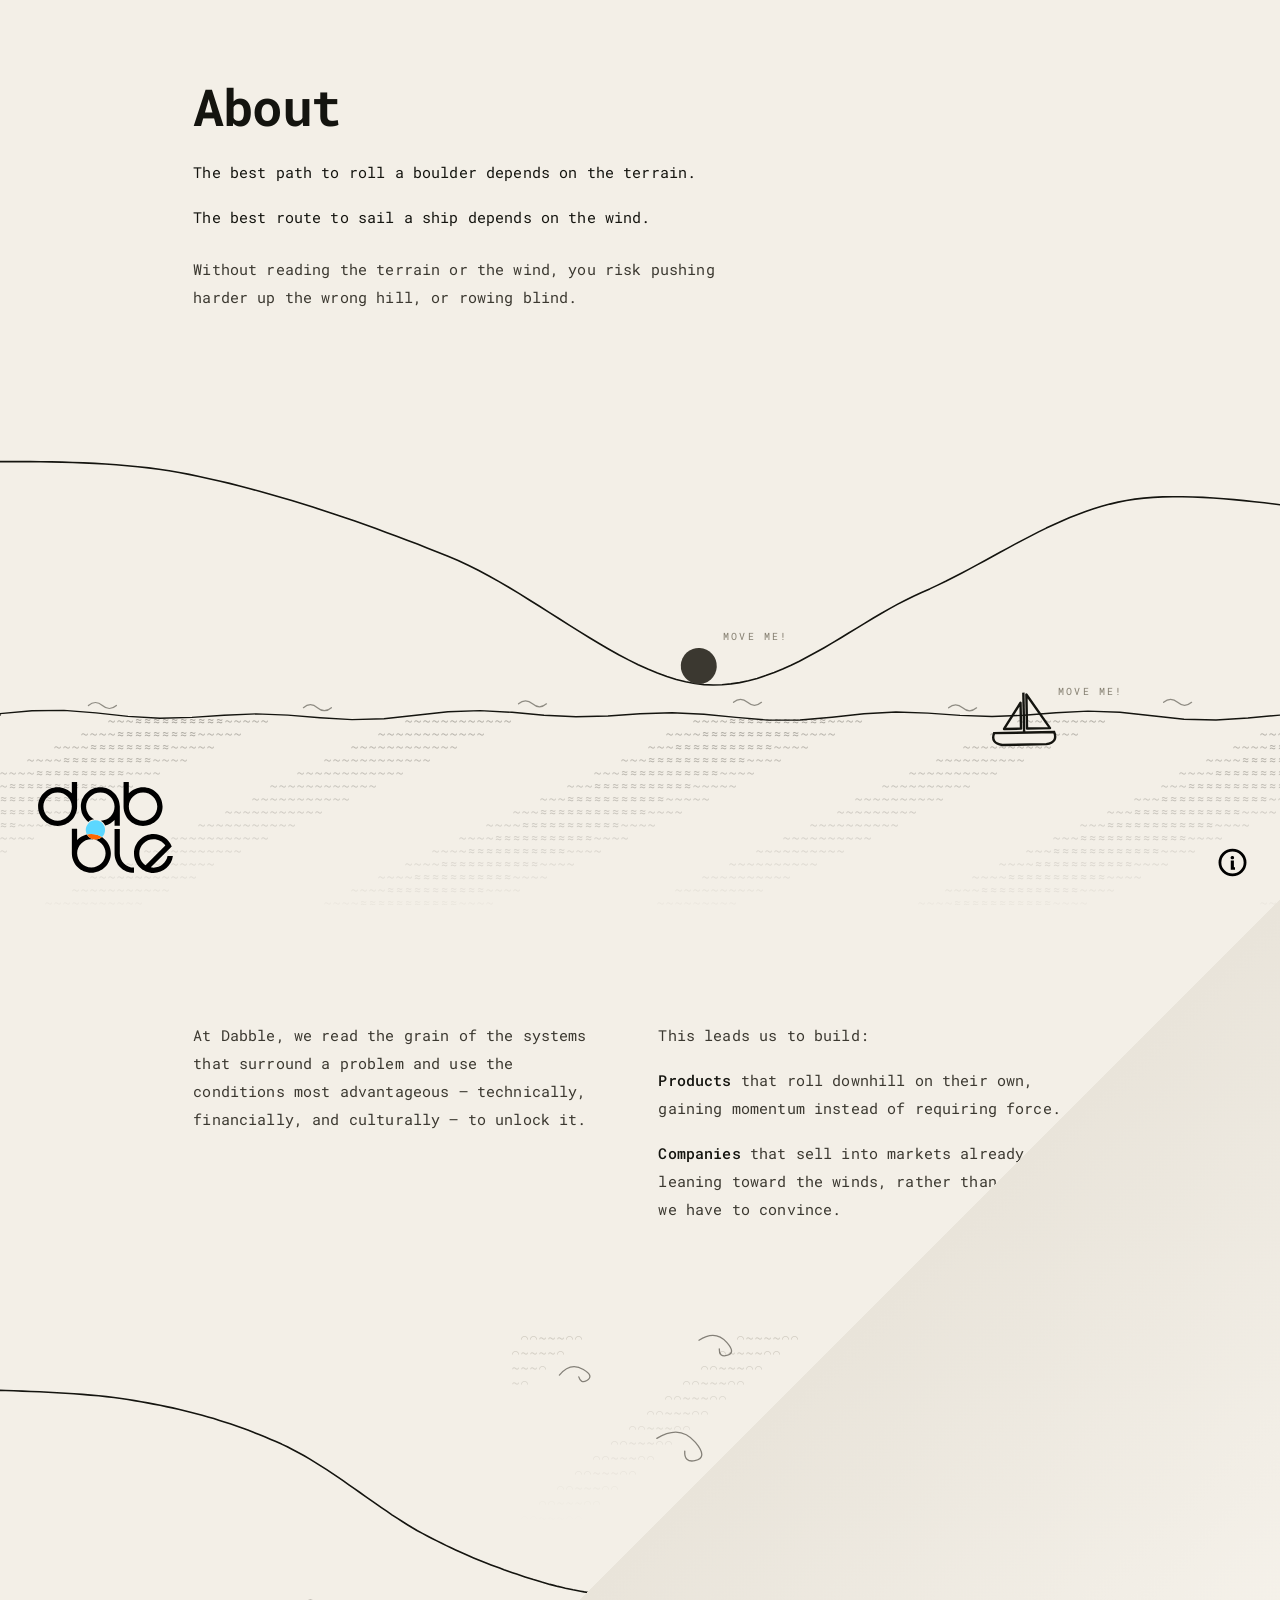
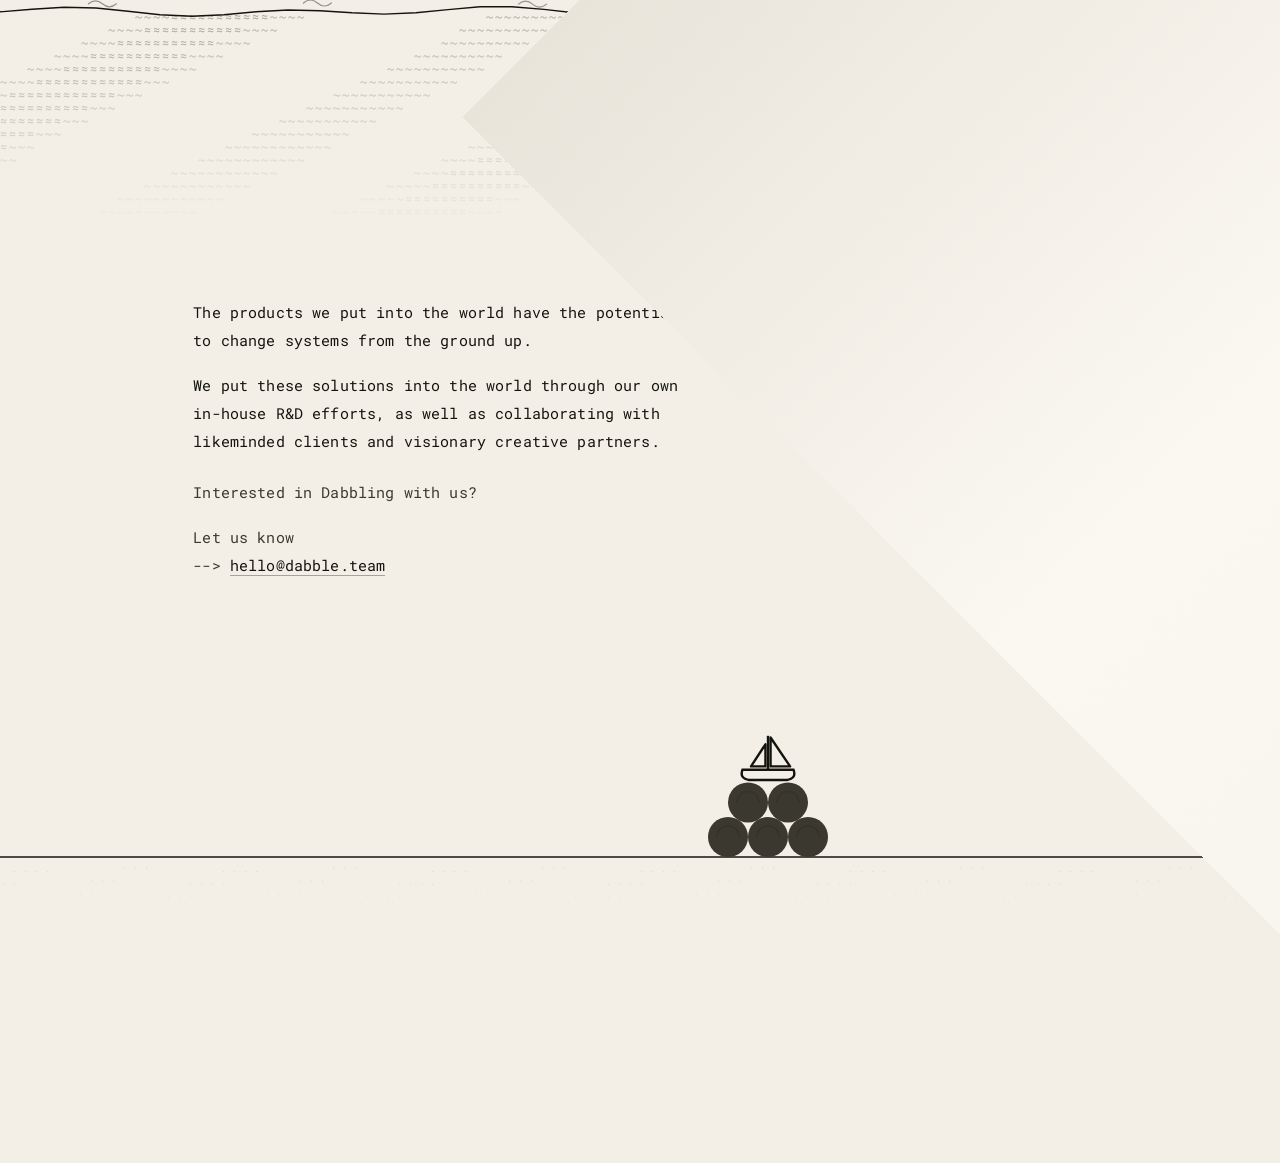
==== hero-peel/about.html @ 03592813 "Initial Site" ====
<!doctype html>
<html lang="en">
<head>
<meta charset="utf-8">
<meta name="viewport" content="width=device-width,initial-scale=1">
<title>Dabble — About</title>
<link rel="preconnect" href="https://fonts.googleapis.com">
<link rel="preconnect" href="https://fonts.gstatic.com" crossorigin>
<link href="https://fonts.googleapis.com/css2?family=Roboto+Mono:wght@300;400;500;700&display=swap" rel="stylesheet">
<style>
  *{box-sizing:border-box}
  html,body{margin:0;padding:0}
  :root{--ink:#14140f;--soft:#3b3830;--mute:#6b6555;--faint:#a0957f;--paper:#f3efe7}
  body{background:var(--paper);color:var(--ink);
      font-family:'Roboto Mono','SFMono-Regular',Menlo,monospace;-webkit-font-smoothing:antialiased}

  .scene{position:relative;width:100%;overflow:visible;padding-bottom:clamp(24px,5vh,56px)}
  .stage{position:relative;inset:auto;width:100%;height:clamp(400px,62vh,660px);overflow-x:clip;overflow-y:visible;touch-action:pan-y}
  .scene canvas.ascii{position:absolute;inset:0;width:100%;height:100%;z-index:1;pointer-events:none}
  .scene svg.art{position:absolute;inset:0;width:100%;height:100%;z-index:2;overflow:visible}
  .scene .copy{position:static;z-index:auto;max-width:1180px;line-height:1.9;
      font-size:clamp(13px,1.15vw,15px);color:var(--soft);letter-spacing:.01em;
      margin:0 auto clamp(22px,4vh,36px);padding:0 clamp(22px,5vw,56px)}
  .scene .copy .box{padding:0;max-width:62ch;
      background:none;
      -webkit-backdrop-filter:none;backdrop-filter:none}
  .scene .copy .box + .box{margin-top:1.6em}
  .scene .copy p{margin:0 0 1.15em}
  .scene .copy p:last-child{margin-bottom:0}
  .scene .copy .lead{color:var(--ink)}
  .scene .copy em{font-style:normal;color:var(--ink);font-weight:500}
  .scene .copy a{color:var(--ink);text-decoration:none;border-bottom:1px solid rgba(20,20,15,0.35)}
  .scene .copy a:hover{border-bottom-color:var(--ink)}

  /* draggable objects carry pointer events; the rest of the art does not.
     pointer-events is inherited, so setting it on the svg root (none) and the .grab
     group (auto) lets the group's child shapes inherit auto and become hit targets. */
  svg.art{pointer-events:none}
  svg.art .grab{pointer-events:auto;cursor:grab;touch-action:none}
  svg.art .grab.dragging{cursor:grabbing}

  .hint{position:absolute;z-index:3;font-size:10px;letter-spacing:.26em;text-transform:uppercase;
      color:var(--faint);opacity:0;transition:opacity .6s ease}
  .hint.on{opacity:1}
  .movehint{position:absolute;z-index:5;font-size:10px;letter-spacing:.22em;text-transform:uppercase;
      color:var(--mute);pointer-events:none;white-space:nowrap;opacity:0;transition:opacity .5s ease;
      transform:translateY(-50%)}
  .movehint.on{opacity:.8}

  /* copy placement per scene (text sits in its own band above the interactive stage) */
  #s1 .page-title{position:static;z-index:auto;margin:0 auto;max-width:1180px;padding:clamp(56px,9vh,104px) clamp(22px,5vw,56px) 0;
      font-weight:700;letter-spacing:-.03em;font-size:clamp(1.9rem,4.6vw,3.2rem);line-height:1;color:var(--ink)}
  #s1 .copy{margin-top:clamp(18px,3vh,28px)}
  #s2, #s3{padding-top:clamp(48px,8vh,96px)}

  @media(max-width:680px){
    /* same separated layout as desktop, only tighter sizing for phones */
    .stage{height:clamp(360px,58vh,560px)}
    .scene .copy{max-width:100%;padding:0 clamp(22px,5vw,56px);margin-bottom:clamp(20px,4vh,36px)}
    .scene .copy .box{max-width:100%}
    .scene .copy .box + .box{margin-top:1.5em}
    #s1 .page-title{padding:clamp(64px,10vh,96px) clamp(22px,5vw,56px) 0}
    #s2, #s3{padding-top:clamp(40px,7vh,72px)}
  }

  @media(min-width:681px){
    /* scene 2: split the copy into two columns side by side */
    #s2 .copy{display:flex;gap:clamp(28px,4vw,64px);align-items:flex-start;max-width:1180px}
    #s2 .copy .box{flex:1 1 0;max-width:46ch}
    #s2 .copy .box + .box{margin-top:0}
    /* scene 3 has little copy: overlay it near the art, the way it was before */
    #s3{padding:0;min-height:100vh}
    #s3 .stage{position:absolute;inset:0;height:auto}
    #s3 .copy{position:absolute;z-index:3;left:0;right:0;margin:0 auto;max-width:1180px;
        padding:0 clamp(22px,5vw,56px);top:clamp(70px,12vh,120px);pointer-events:none}
    #s3 .copy .box{max-width:56ch}
    #s3 .copy a{pointer-events:auto}
  }
  /* ---- match the Stories / Dabblers content column across the whole page ---- */
  @media(min-width:760px){
    #sheet{padding-left:calc(clamp(18px,3vw,40px) + clamp(96px,10.5vw,148px));padding-right:calc(clamp(20px,2.4vw,34px) + clamp(26px,2.6vw,36px))}
    .scene .copy{padding-left:clamp(10px,1.6vw,30px);padding-right:clamp(10px,1.6vw,30px)}
    #s1 .page-title{padding-left:clamp(10px,1.6vw,30px);padding-right:clamp(10px,1.6vw,30px)}
    #s3 .copy{padding-left:clamp(10px,1.6vw,30px);padding-right:clamp(10px,1.6vw,30px)}
    /* the interactive scenes stay full-bleed, breaking out of the sheet inset */
    #s1 .stage,#s2 .stage{width:auto;margin-left:calc(-1 * (clamp(18px,3vw,40px) + clamp(96px,10.5vw,148px)));margin-right:calc(-1 * (clamp(20px,2.4vw,34px) + clamp(26px,2.6vw,36px)))}
    #s3 .stage{width:auto;left:calc(-1 * (clamp(18px,3vw,40px) + clamp(96px,10.5vw,148px)));right:calc(-1 * (clamp(20px,2.4vw,34px) + clamp(26px,2.6vw,36px)))}
  }
  /* Scene 3 copy sits a little higher on horizontal (landscape) screens such as
     desktops; on vertical (portrait) screens - phones and portrait tablets - it keeps
     its original height, where the same nudge would read as too large. */
  @media(min-width:681px) and (orientation:landscape){
    #s3 .copy{top:clamp(20px,4vh,44px)}
  }
  
  /* ---- the corner lift, on a sub-page ----
     Same fold, same sunrise, same nav as the hero: the CSS below and the sky maths in the
     script are taken verbatim from H-peel.txt by tools/mklift. What differs is the host.
     The hero drives the peel from its HERO object and fades the bloom out behind the sky;
     a sub-page has no bloom, so it fades its own content on the same curve and runs the
     peel on a small frame-loop shim. Two implementations of one idea: if you retune the
     peel in H-peel.txt, regenerate this. */
  .dawn{position:fixed;left:100%;top:100%;z-index:984;transform-origin:0 0;will-change:transform;
      pointer-events:none;opacity:0}
  .glow{position:fixed;left:0;top:0;z-index:985;transform-origin:0 0;will-change:transform;
      pointer-events:none;opacity:0}
  .grain{position:fixed;inset:0;z-index:987;pointer-events:none;mix-blend-mode:overlay;opacity:0;
      transition:opacity .9s ease;
      background-image:url("data:image/svg+xml;utf8,<svg xmlns='http://www.w3.org/2000/svg' width='140' height='140'><filter id='n'><feTurbulence type='fractalNoise' baseFrequency='0.85' numOctaves='3' stitchTiles='stitch'/></filter><rect width='140' height='140' filter='url(%23n)'/></svg>");
      background-size:140px 140px}
  .paper{position:fixed;left:100%;top:100%;z-index:990;transform-origin:0 0;will-change:transform;
      background:linear-gradient(180deg,#e9e4da 0px,#fbf8f2 760px,#f5f1e9 1800px)}
  .under{position:fixed;inset:0;z-index:991;pointer-events:none;
      -webkit-user-select:none;user-select:none}
  .under.live ol{pointer-events:auto}
  .under ol{pointer-events:none;list-style:none;position:absolute;right:clamp(26px,4.4vw,64px);bottom:clamp(26px,4.6vh,60px);
      text-align:right;display:grid;gap:clamp(6px,1.4vh,14px)}
  .under li{font-family:'Roboto Mono',monospace;font-weight:500;text-transform:uppercase;
      letter-spacing:.02em;line-height:1;color:#12120f;cursor:pointer;
      font-size:clamp(1rem,2.9vw,2.35rem)}
  .under li span{display:inline-block;transition:transform .28s cubic-bezier(.2,.8,.2,1),color .2s ease}
  .under li:hover span{transform:translateX(-14px);color:#e4581a}
  .fold{position:fixed;z-index:995;left:100%;top:100%;height:1px;will-change:transform;
      transform-origin:0 0;pointer-events:none;opacity:0}
  .limbGlow{position:fixed;left:0;top:0;z-index:988;height:26px;will-change:transform;
      transform-origin:0 0;pointer-events:none;opacity:0;
      background:linear-gradient(0deg,rgba(255,152,36,.92),rgba(255,126,20,.55) 34%,rgba(255,110,10,0) 100%)}
  .limb{position:fixed;left:0;top:0;z-index:989;height:3px;will-change:transform;
      transform-origin:0 0;pointer-events:none;opacity:0;filter:blur(1px)}
  .dog{position:fixed;right:clamp(20px,2.4vw,34px);bottom:clamp(18px,2.4vh,30px);z-index:940;
      cursor:pointer;width:clamp(26px,2.6vw,36px);line-height:0}
  .dog img{display:block;width:100%;height:auto;pointer-events:none}
  .logo{position:fixed;left:clamp(18px,3vw,40px);bottom:clamp(16px,3vh,34px);z-index:1000;
      width:clamp(96px,10.5vw,148px);pointer-events:none}
  .logo img{display:block;width:100%;height:auto;position:absolute;left:0;bottom:0}
  .logo img.b{opacity:0}
  .logo .spacer{position:static;display:block;width:100%;visibility:hidden}

  /* ---- what changes because a sub-page is cream, not black ----
     The hero rests on a near-black bloom, so its info mark is the white drawing and its
     wordmark stays white until the paper or the sun reaches it. Here the resting ground
     is cream, so both of those read as invisible-on-invisible. The info mark is swapped
     for the black drawing in the script below, and the wordmark's flip is inverted. */
  /* the page arrives blank: the lift's frame loop fades the content and the mark in */
  #sheet{opacity:0}
  /* The hero's mark is decorative and carries pointer-events:none. Here it is the link
     home, so it has to take a click - and the nav list has to as well, once the page
     underneath it is hidden. */
  .logo{pointer-events:auto;cursor:pointer}


</style>
<noscript><style>#sheet{opacity:1!important;visibility:visible!important}</style></noscript>
</head>
<body>
<div id="sheet">
<main>
  <section class="scene" id="s1">
    <h1 class="page-title">About</h1>
    <div class="copy">
      <div class="box">
        <p class="lead">The best path to roll a boulder depends on the terrain.</p>
        <p class="lead">The best route to sail a ship depends on the wind.</p>
      </div>
      <div class="box">
        <p>Without reading the terrain or the wind, you risk pushing harder up the wrong hill, or rowing blind.</p>
      </div>
    </div>
    <div class="stage">
      <canvas class="ascii"></canvas>
      <svg class="art" id="art1"></svg>
      <div class="movehint" id="mh-rock">move me!</div>
      <div class="movehint" id="mh-boat">move me!</div>
    </div>
  </section>

  <section class="scene" id="s2">
    <div class="copy">
      <div class="box">
        <p>At Dabble, we read the grain of the systems that surround a problem and use the conditions
           most advantageous — technically, financially, and culturally — to unlock it.</p>
      </div>
      <div class="box">
        <p>This leads us to build:</p>
        <p><em>Products</em> that roll downhill on their own, gaining momentum instead of requiring force.</p>
        <p><em>Companies</em> that sell into markets already leaning toward the winds, rather than markets we have to convince.</p>
      </div>
    </div>
    <div class="stage">
      <canvas class="ascii"></canvas>
      <svg class="art" id="art2"></svg>
    </div>
  </section>

  <section class="scene" id="s3">
    <div class="copy">
      <div class="box">
        <p class="lead">The products we put into the world have the potential to change systems from the ground up.</p>
        <p class="lead">We put these solutions into the world through our own in-house R&amp;D efforts, as well as collaborating with likeminded clients and visionary creative partners.</p>
      </div>
      <div class="box">
        <p>Interested in Dabbling with us?</p>
        <p>Let us know<br>--&gt; <a href="mailto:hello@dabble.team">hello@dabble.team</a></p>
      </div>
    </div>
    <div class="stage">
      <canvas class="ascii"></canvas>
      <svg class="art" id="art3"></svg>
      <div class="movehint" id="mh-ground">drag me!</div>
    </div>
  </section>
</main>
</div>

  <div class="dawn" id="dawn"></div>
  <div class="glow" id="glow"></div>
  <div class="grain" id="grain"></div>
  <div class="paper" id="paper"></div>
  <div class="under" id="under"><ol id="underList"></ol></div>
  <div class="limbGlow" id="limbGlow"></div>
  <div class="fold" id="fold"></div>
  <div class="limb" id="limb"></div>
  <div class="dog" id="dog" title="lift"></div>
  <a class="logo" id="logo" href="dabble-hero-peel.html"></a>


<script>
const SVGNS="http://www.w3.org/2000/svg";
const INK="#14140f", SOFT="#3b3830", MUTE="#6b6555", FAINT="#b5ac9b";
const clamp=(v,a,b)=>Math.max(a,Math.min(b,v));
const lerp=(a,b,t)=>a+(b-a)*t;
const easeOut=t=>1-Math.pow(1-t,3);
const easeInOut=t=>t<.5?4*t*t*t:1-Math.pow(-2*t+2,3)/2;
const easeRoll=t=>{ if(t<0.86){const u=t/0.86;return Math.pow(u,2.2)*0.9;} const u=(t-0.86)/0.14; return 0.9+(1-(1-u)*(1-u))*0.1; };
const now=()=>performance.now();
function el(tag,attrs){const e=document.createElementNS(SVGNS,tag);for(const k in attrs)e.setAttribute(k,attrs[k]);return e;}

/* smooth path through points (Catmull-Rom -> cubic bezier) */
function smoothPath(pts){
  if(pts.length<2) return "";
  let d="M"+pts[0][0].toFixed(1)+" "+pts[0][1].toFixed(1);
  for(let i=0;i<pts.length-1;i++){
    const p0=pts[i-1]||pts[i], p1=pts[i], p2=pts[i+1], p3=pts[i+2]||p2;
    const c1x=p1[0]+(p2[0]-p0[0])/6, c1y=p1[1]+(p2[1]-p0[1])/6;
    const c2x=p2[0]-(p3[0]-p1[0])/6, c2y=p2[1]-(p3[1]-p1[1])/6;
    d+="C"+c1x.toFixed(1)+" "+c1y.toFixed(1)+" "+c2x.toFixed(1)+" "+c2y.toFixed(1)+" "+p2[0].toFixed(1)+" "+p2[1].toFixed(1);
  }
  return d;
}

/* ---------- boat + rock builders ---------- */
function makeBoat(scale){
  const g=el("g",{class:"boat"});
  const s=scale;
  const hull=el("path",{d:`M ${-30*s} ${6*s} Q ${-34*s} ${16*s} ${-22*s} ${18*s} L ${22*s} ${18*s} Q ${34*s} ${16*s} ${30*s} ${6*s} Z`,
      fill:"var(--paper)",stroke:INK,"stroke-width":2.4});
  const mast=el("line",{x1:0,y1:6*s,x2:0,y2:-34*s,stroke:INK,"stroke-width":2.4});
  const main=el("path",{d:`M ${3*s} ${-32*s} L ${3*s} ${2*s} L ${26*s} ${2*s} Z`,fill:"none",stroke:INK,"stroke-width":2.4,"stroke-linejoin":"round"});
  const jib=el("path",{d:`M ${-3*s} ${-24*s} L ${-3*s} ${2*s} L ${-20*s} ${2*s} Z`,fill:"none",stroke:INK,"stroke-width":2.4,"stroke-linejoin":"round"});
  g.append(hull,jib,main,mast);
  return g;
}
function makeRock(r){
  const g=el("g",{class:"rock"});
  const c=el("circle",{cx:0,cy:0,r:r,fill:SOFT});
  g.append(c);
  return g;
}
function setXY(g,x,y,rot,extra){
  g.setAttribute("transform",`translate(${x.toFixed(1)} ${y.toFixed(1)})`+(rot?` rotate(${rot.toFixed(1)})`:"")+(extra||""));
}

/* ============================================================= SCENE 1 */
function Scene1(){
  const sec=document.getElementById("s1");
  const svg=document.getElementById("art1");
  const cv=sec.querySelector("canvas.ascii");
  const ctx=cv.getContext("2d");
  const stage=sec.querySelector(".stage");
  const mhRock=document.getElementById("mh-rock"), mhBoat=document.getElementById("mh-boat");
  let mhRockGone=false, mhBoatGone=false;
  // valley on the left (uphill both sides), then a shore down into the sea on the right
  const CP=[[-0.05,0.205],[0.14,0.225],[0.35,0.375],[0.55,0.605],[0.72,0.44],[0.88,0.275],[1.06,0.30]];
  const G=0.85, FR=0.955;
  let W,H,waterY,terrain,shoreX,floorX,groundEndX,startX,boatHome,entered=false,lastT=0;
  let boat,rock,waterline,terrainPath,crests=[];
  let rockX=0,rockVX=0,rockPos={x:0,y:0,rot:0},rockState="idle",rockSunk=false,fallAnim=null,rockDrag=null;
  let boatPos={x:0,y:0},boatAnim=null,boatFallAnim=null,boatDrag=null,boatMode="water";

  function buildTerrain(){
    const P=CP.map(function(c){return [c[0]*W,c[1]*H];});
    const s=[];
    for(let i=0;i<P.length-1;i++){
      const p0=P[i-1]||P[i],p1=P[i],p2=P[i+1],p3=P[i+2]||P[i+1],N=26;
      for(let k=0;k<N;k++){const t=k/N,t2=t*t,t3=t2*t;
        const x=0.5*((2*p1[0])+(-p0[0]+p2[0])*t+(2*p0[0]-5*p1[0]+4*p2[0]-p3[0])*t2+(-p0[0]+3*p1[0]-3*p2[0]+p3[0])*t3);
        const y=0.5*((2*p1[1])+(-p0[1]+p2[1])*t+(2*p0[1]-5*p1[1]+4*p2[1]-p3[1])*t2+(-p0[1]+3*p1[1]-3*p2[1]+p3[1])*t3);
        s.push([x,y]);}
    }
    s.push([P[P.length-1][0],P[P.length-1][1]]);
    return s;
  }
  function surfY(x){
    const s=terrain;
    if(x<=s[0][0])return s[0][1];
    if(x>=s[s.length-1][0])return s[s.length-1][1];
    let lo=0,hi=s.length-1;
    while(hi-lo>1){const m=(lo+hi)>>1; if(s[m][0]<x)lo=m; else hi=m;}
    const t=(x-s[lo][0])/((s[hi][0]-s[lo][0])||1);
    return lerp(s[lo][1],s[hi][1],t);
  }
  function slopeAt(x){ return (surfY(x+2)-surfY(x-2))/4; }
  function findFloorX(){ let bx=W*0.5,by=-1; for(let x=W*0.28;x<W*0.74;x+=2){const y=surfY(x); if(y<waterY && y>by){by=y;bx=x;}} return bx; }
  function findShoreX(){ for(let x=floorX;x<W;x+=2){ if(surfY(x)>=waterY) return x; } return W; }

  function build(){
    W=stage.clientWidth;H=stage.clientHeight;
    const dpr=Math.min(2,devicePixelRatio||1);
    cv.width=W*dpr;cv.height=H*dpr;ctx.setTransform(dpr,0,0,dpr,0,0);
    svg.setAttribute("viewBox","0 0 "+W+" "+H);
    while(svg.firstChild) svg.removeChild(svg.firstChild);
    waterY=H*0.66;
    terrain=buildTerrain(); floorX=findFloorX(); shoreX=0; groundEndX=findShoreX(); startX=W*0.40;
    let d="";
    for(let i=0;i<terrain.length;i++){ const P=terrain[i]; d+=(i?"L":"M")+P[0].toFixed(1)+" "+P[1].toFixed(1); }
    terrainPath=el("path",{d:d,fill:"none",stroke:INK,"stroke-width":1.6,"stroke-linejoin":"round","stroke-linecap":"round"}); svg.append(terrainPath);
    waterline=el("path",{fill:"none",stroke:INK,"stroke-width":1.4,"stroke-linecap":"round"}); svg.append(waterline);
    crests=[];
    for(let i=0;i<6;i++){ const cx=lerp(W*0.08,W*0.92,i/5); const cr=el("path",{fill:"none",stroke:SOFT,"stroke-width":1.2,"stroke-linecap":"round",opacity:.55}); cr._x=cx; cr._ph=Math.random()*6.28; crests.push(cr); svg.append(cr); }
    boatHome={x:W*(W<=680?0.68:0.80),y:waterY+10};
    rock=makeRock(18); rock.classList.add("grab"); svg.append(rock);
    boat=makeBoat(1.0); boat.classList.add("grab"); svg.append(boat);
    rockX=entered?floorX:startX; rockVX=0; rockState="idle"; rockSunk=false; fallAnim=null;
    rockPos={x:rockX,y:surfY(rockX)-18,rot:0};
    boatPos={x:boatHome.x,y:boatHome.y}; boatMode="water"; boatAnim=null; boatFallAnim=null; lastT=0;
    attachDrag();
  }

  function drawWater(t){
    ctx.clearRect(0,0,W,H);
    const chW=9,chH=13,rows=Math.ceil((H-waterY)/chH)+1;
    ctx.font="12px 'Roboto Mono',monospace"; ctx.textBaseline="top";
    for(let r=0;r<rows;r++){ const y=waterY+r*chH, depth=r/rows, alpha=(1-depth)*0.42; if(alpha<=0.02)continue;
      for(let x=shoreX;x<W;x+=chW){ const p=Math.sin(x*0.021+t*0.0022+r*0.55)+0.6*Math.cos(x*0.011-t*0.0014+r*0.3);
        let ch; if(p>0.95)ch="≈"; else if(p>0.12)ch="~"; else continue;
        ctx.fillStyle="rgba(59,56,48,"+(alpha*(ch==="≈"?1:0.85)).toFixed(3)+")"; ctx.fillText(ch,x,y);} }
  }
  function layoutWaterline(t){
    let d="M"+shoreX.toFixed(1)+" "+waterY.toFixed(1);
    for(let x=shoreX;x<=W;x+=W/40){ const y=waterY+Math.sin(x*0.03+t*0.0016)*3.2+Math.sin(x*0.013-t*0.0011)*2.0; d+="L"+x.toFixed(1)+" "+y.toFixed(1); }
    waterline.setAttribute("d",d);
    crests.forEach(function(cr){ const bob=Math.sin(t*0.002+cr._ph)*3, x=cr._x, y=waterY-10+bob; cr.setAttribute("d","M"+(x-14).toFixed(1)+" "+y.toFixed(1)+" q7 -6 14 0 q7 6 14 0"); });
  }
  function splashAt(x,y){
    const g=el("g",{}); g.setAttribute("transform","translate("+x.toFixed(1)+" "+y.toFixed(1)+")");
    for(let i=0;i<7;i++){ const a=-Math.PI*(0.12+0.76*(i/6));
      const drop=el("line",{x1:0,y1:0,x2:0,y2:-7,stroke:SOFT,"stroke-width":1.6,"stroke-linecap":"round"}); g.append(drop);
      const r=24+Math.random()*20,dx=Math.cos(a)*r,dy=Math.sin(a)*r;
      drop.animate([{transform:"translate(0px,0px)",opacity:1},{transform:"translate("+dx.toFixed(1)+"px,"+dy.toFixed(1)+"px)",opacity:0}],{duration:520+Math.random()*180,easing:"cubic-bezier(.2,.7,.3,1)",fill:"forwards"}); }
    const ring=el("path",{d:"M-18 0 q18 -12 36 0",fill:"none",stroke:SOFT,"stroke-width":1.4}); g.append(ring);
    ring.animate([{opacity:.9,transform:"scale(0.4)"},{opacity:0,transform:"scale(1.35)"}],{duration:520,easing:"ease-out",fill:"forwards"});
    svg.append(g); setTimeout(function(){ if(g.parentNode)g.parentNode.removeChild(g); },1000);
  }

  function physicsStep(dt){
    const sl=slopeAt(rockX);
    rockVX += G*sl*dt;
    rockVX *= Math.pow(FR,dt);
    rockX += rockVX*dt;
    if(rockX<8){rockX=8;rockVX=Math.abs(rockVX)*0.3;}
    const sy=surfY(rockX);
    if(sy>waterY){ sinkFrom(rockX,sy); return; }        // rolled into the water -> sink
    if(rockX>W+40){ rockState="gone"; return; }          // rolled off the right edge -> let it go
    rockPos.x=rockX; rockPos.y=sy-18; rockPos.rot += rockVX*dt*1.1;
    if(Math.abs(rockVX)<0.05 && Math.abs(sl)<0.02){ rockVX=0; rockState="idle"; }
  }
  function sinkFrom(x,fromY){
    rockState="sink"; rockSunk=true;
    const startY=fromY, fallDur=(fromY<waterY)?Math.max(240,(waterY-fromY)*1.3):0;
    const t0=now(), sinkStart=t0+fallDur, sinkDur=1500; let splashed=false;
    fallAnim=function(t){
      if(t<sinkStart){ const k=clamp((t-t0)/Math.max(1,fallDur),0,1); rockPos.x=x; rockPos.y=lerp(startY,waterY,k*k); rockPos.rot+=4; }
      else { if(!splashed){splashed=true;splashAt(x,waterY);} const k=clamp((t-sinkStart)/sinkDur,0,1); rockPos.x=x+Math.sin(t*0.006)*3*(1-k); rockPos.y=lerp(waterY,H+30,easeInOut(k)); rockPos.rot+=5; rock.style.opacity=clamp((H-rockPos.y)/((H-waterY)*0.6),0,1); if(k>=1)fallAnim=null; }
    };
  }
  function boatFall(x,fromY,toY,mode,splash){
    boatMode="fall"; boatFallAnim=null;
    if(fromY>=toY-2){ boatPos.x=x; boatPos.y=toY; if(splash)splashAt(x,waterY); boatMode=mode; return; }
    const t0=now(), dur=Math.max(180,(toY-fromY)*0.85);
    boatFallAnim=function(t){ const k=clamp((t-t0)/dur,0,1); boatPos.x=x; boatPos.y=lerp(fromY,toY,k*k);
      if(k>=1){ boatFallAnim=null; boatPos.x=x; boatPos.y=toY; if(splash)splashAt(x,waterY); boatMode=mode; } };
  }
  function landThenRoll(x,fromY){
    const surf=surfY(x)-18;
    if(fromY>=surf-2){ rockX=x; rockVX=0; rockState="roll"; return; }
    rockState="fall";
    const t0=now(), dur=Math.max(160,(surf-fromY)*1.05);
    fallAnim=function(t){ const k=clamp((t-t0)/dur,0,1); rockPos.x=x; rockPos.y=lerp(fromY,surf,k*k); if(k>=1){ fallAnim=null; rockX=x; rockVX=0; rockState="roll"; } };
  }

  function enter(){
    if(entered)return; entered=true;
    rockX=startX; rockVX=0; rockPos.x=rockX; rockPos.y=surfY(rockX)-18; rockState="roll";
    const bx0=W+80,t0=now(),dur=1700; boatPos.x=bx0;
    boatAnim=function(t){ const k=clamp((t-t0)/dur,0,1); boatPos.x=lerp(bx0,boatHome.x,easeOut(k)); if(k>=1)boatAnim=null; };
    setTimeout(function(){ if(!mhRockGone&&mhRock)mhRock.classList.add("on"); if(!mhBoatGone&&mhBoat)mhBoat.classList.add("on"); },1200);
  }

  function attachDrag(){
    function pt(ev){const r=stage.getBoundingClientRect();return {x:ev.clientX-r.left,y:ev.clientY-r.top};}
    rock.addEventListener("pointerdown",function(ev){ if(rockSunk)return; ev.preventDefault(); mhRockGone=true; if(mhRock)mhRock.classList.remove("on"); rock.classList.add("dragging"); rock.setPointerCapture(ev.pointerId); rockState="idle"; rockVX=0; fallAnim=null; const p=pt(ev); rockDrag={dx:rockPos.x-p.x,dy:rockPos.y-p.y}; });
    rock.addEventListener("pointermove",function(ev){ if(!rockDrag)return; const p=pt(ev); rockPos.x=p.x+rockDrag.dx; rockPos.y=p.y+rockDrag.dy; rockPos.rot=0; });
    function rockUp(ev){ if(!rockDrag)return; rockDrag=null; rock.classList.remove("dragging"); try{rock.releasePointerCapture(ev.pointerId)}catch(e){} const x=clamp(rockPos.x,0,W); if(x>=groundEndX || rockPos.y>waterY || rockPos.y>surfY(x)+10){ sinkFrom(x,rockPos.y); } else { landThenRoll(x,rockPos.y); } }
    rock.addEventListener("pointerup",rockUp); rock.addEventListener("pointercancel",rockUp);
    boat.addEventListener("pointerdown",function(ev){ ev.preventDefault(); mhBoatGone=true; if(mhBoat)mhBoat.classList.remove("on"); boat.classList.add("dragging"); boat.setPointerCapture(ev.pointerId); boatAnim=null; boatFallAnim=null; boatMode="drag"; const p=pt(ev); boatDrag={dx:boatPos.x-p.x,dy:boatPos.y-p.y}; });
    boat.addEventListener("pointermove",function(ev){ if(!boatDrag)return; const p=pt(ev); boatPos.x=p.x+boatDrag.dx; boatPos.y=p.y+boatDrag.dy; });
    function boatUp(ev){ if(!boatDrag)return; boatDrag=null; boat.classList.remove("dragging"); try{boat.releasePointerCapture(ev.pointerId)}catch(e){}
      const x=clamp(boatPos.x,0,W), surf=surfY(x);
      if(x < groundEndX && boatPos.y < surf){ boatFall(x,boatPos.y, surf-16, "land", false); }          // above the hill line -> land on the hill
      else if(boatPos.y < waterY){ boatFall(x,boatPos.y, waterY+10, "water", true); } // below the hill line, above the water -> plop + splash
      else { boatMode="water"; }                                                       // in the water -> stays where dropped, rocks
    }
    boat.addEventListener("pointerup",boatUp); boat.addEventListener("pointercancel",boatUp);
  }

  function layoutObjects(t){
    let bx=boatPos.x,by=boatPos.y,brot=0;
    if(boatMode==="water"){ by=boatPos.y+Math.sin(t*0.0026+bx*0.01)*4; brot=Math.sin(t*0.0026+bx*0.01+0.6)*4; }
    setXY(boat,bx,by,brot);
    setXY(rock,rockPos.x,rockPos.y,rockPos.rot);
    if(mhRock){ mhRock.style.left=(rockPos.x+24).toFixed(0)+"px"; mhRock.style.top=(rockPos.y-30).toFixed(0)+"px"; }
    if(mhBoat){ mhBoat.style.left=(bx+34).toFixed(0)+"px"; mhBoat.style.top=(by-36).toFixed(0)+"px"; }
  }
  function tick(t){
    const dt = lastT? clamp((t-lastT)/16.667,0.4,2.4):1; lastT=t;
    drawWater(t); layoutWaterline(t);
    if(rockState==="roll") physicsStep(dt);
    if(fallAnim) fallAnim(t);
    if(boatFallAnim) boatFallAnim(t);
    if(boatAnim) boatAnim(t);
    layoutObjects(t);
  }
  return {build,enter,tick,sec,stage};
}

/* ============================================================= SCENE 2 */
function Scene2(){
  const sec=document.getElementById("s2");
  const svg=document.getElementById("art2");
  const cv=sec.querySelector("canvas.ascii");
  const ctx=cv.getContext("2d");
  const stage=sec.querySelector(".stage");
  // hill on the LEFT descending to the water; open water full width to the right
  const CP=[[-0.05,0.23],[0.10,0.25],[0.22,0.33],[0.33,0.49],[0.42,0.575],[0.50,0.61],[0.60,0.64],[0.74,0.70],[1.06,0.73]];
  const G=0.85, FR=0.955, DRIFT=0.35;
  let W,H,waterY,terrain,restX,groundEndX,entered=false,lastT=0;
  let boat,rock,waterline,terrainPath,crests=[],curls=[];
  let rockX=0,rockVX=0,rockPos={x:0,y:0,rot:0},rockState="idle",rockSunk=false,fallAnim=null,rockDrag=null;
  let boatPos={x:0,y:0},boatFallAnim=null,boatDrag=null,boatMode="water";

  function buildTerrain(){
    const P=CP.map(function(c){return [c[0]*W,c[1]*H];});
    const s=[];
    for(let i=0;i<P.length-1;i++){
      const p0=P[i-1]||P[i],p1=P[i],p2=P[i+1],p3=P[i+2]||P[i+1],N=26;
      for(let k=0;k<N;k++){const t=k/N,t2=t*t,t3=t2*t;
        const x=0.5*((2*p1[0])+(-p0[0]+p2[0])*t+(2*p0[0]-5*p1[0]+4*p2[0]-p3[0])*t2+(-p0[0]+3*p1[0]-3*p2[0]+p3[0])*t3);
        const y=0.5*((2*p1[1])+(-p0[1]+p2[1])*t+(2*p0[1]-5*p1[1]+4*p2[1]-p3[1])*t2+(-p0[1]+3*p1[1]-3*p2[1]+p3[1])*t3);
        s.push([x,y]);}
    }
    s.push([P[P.length-1][0],P[P.length-1][1]]);
    return s;
  }
  function surfY(x){
    const s=terrain;
    if(x<=s[0][0])return s[0][1];
    if(x>=s[s.length-1][0])return s[s.length-1][1];
    let lo=0,hi=s.length-1;
    while(hi-lo>1){const m=(lo+hi)>>1; if(s[m][0]<x)lo=m; else hi=m;}
    const t=(x-s[lo][0])/((s[hi][0]-s[lo][0])||1);
    return lerp(s[lo][1],s[hi][1],t);
  }
  function slopeAt(x){ return (surfY(x+2)-surfY(x-2))/4; }

  function build(){
    W=stage.clientWidth;H=stage.clientHeight;
    const dpr=Math.min(2,devicePixelRatio||1);
    cv.width=W*dpr;cv.height=H*dpr;ctx.setTransform(dpr,0,0,dpr,0,0);
    svg.setAttribute("viewBox","0 0 "+W+" "+H);
    while(svg.firstChild) svg.removeChild(svg.firstChild);
    waterY=H*0.63; terrain=buildTerrain(); restX=W*0.56;
    // hill line: draw until it nears the water, then let the waterline take over
    let d="";groundEndX=W;
    for(let i=0;i<terrain.length;i++){ const P=terrain[i]; d+=(i?"L":"M")+P[0].toFixed(1)+" "+P[1].toFixed(1); if(P[0]>restX+34 && P[1]>=waterY+3){ groundEndX=P[0]; break; } }
    terrainPath=el("path",{d:d,fill:"none",stroke:INK,"stroke-width":1.6,"stroke-linejoin":"round","stroke-linecap":"round"}); svg.append(terrainPath);
    waterline=el("path",{fill:"none",stroke:INK,"stroke-width":1.4,"stroke-linecap":"round"}); svg.append(waterline);
    crests=[]; for(let i=0;i<6;i++){ const cx=lerp(W*0.08,W*0.92,i/5); const cr=el("path",{fill:"none",stroke:SOFT,"stroke-width":1.2,"stroke-linecap":"round",opacity:.5}); cr._x=cx; cr._ph=Math.random()*6.28; crests.push(cr); svg.append(cr); }
    // wind curls, centre-upper over the water
    curls=[]; const spots=[[W*0.46,H*0.20],[W*0.56,H*0.15],[W*0.53,H*0.33],[W*0.64,H*0.27]];
    spots.forEach(function(sp){ const c=el("path",{fill:"none",stroke:SOFT,"stroke-width":1.3,"stroke-linecap":"round",opacity:.6}); c._x=sp[0];c._y=sp[1];c._sc=0.8+Math.random()*0.5;c._ph=Math.random()*6.28; curls.push(c); svg.append(c); });
    rock=makeRock(18); rock.classList.add("grab"); svg.append(rock);
    boat=makeBoat(1.1); boat.classList.add("grab"); svg.append(boat);
    // boulder rests at the foot of the hill (no entrance animation); boat drifts in from the left
    rockX=restX; rockVX=0; rockState="idle"; rockSunk=false; fallAnim=null;
    rockPos={x:rockX,y:surfY(rockX)-18,rot:0};
    boatPos={x:-50,y:waterY+10}; boatMode="water"; boatFallAnim=null; lastT=0;
    attachDrag();
  }

  function drawWater(t){
    ctx.clearRect(0,0,W,H);
    const chW=9,chH=13,rows=Math.ceil((H-waterY)/chH)+1;
    ctx.font="12px 'Roboto Mono',monospace"; ctx.textBaseline="top";
    for(let r=0;r<rows;r++){ const y=waterY+r*chH, depth=r/rows, alpha=(1-depth)*0.42; if(alpha<=0.02)continue;
      for(let x=0;x<W;x+=chW){ const p=Math.sin(x*0.021+t*0.0022+r*0.55)+0.6*Math.cos(x*0.011-t*0.0014+r*0.3);
        let ch; if(p>0.95)ch="≈"; else if(p>0.12)ch="~"; else continue;
        ctx.fillStyle="rgba(59,56,48,"+(alpha*(ch==="≈"?1:0.85)).toFixed(3)+")"; ctx.fillText(ch,x,y);} }
  }
  function drawWind(t){
    ctx.font="12px 'Roboto Mono',monospace"; ctx.textBaseline="top";
    const wy0=H*0.13, wy1=H*0.46, x0=W*0.40, x1=W*0.74, chH=15;
    for(let y=wy0;y<wy1;y+=chH){ const row=(y-wy0)/chH;
      for(let x=x0;x<x1;x+=9){ const drift=(x - t*0.055*(1+row*0.2)); const p=Math.sin(drift*0.03+row);
        let ch; if(p>0.9)ch="~"; else if(p>0.6)ch="⌒"; else continue;
        const a=(1-(y-wy0)/(wy1-wy0))*0.26; ctx.fillStyle="rgba(107,101,85,"+a.toFixed(3)+")"; ctx.fillText(ch,x,y);} }
  }
  function layoutWaterline(t){
    let d="M0 "+waterY.toFixed(1);
    for(let x=0;x<=W;x+=W/40){ const y=waterY+Math.sin(x*0.03+t*0.0016)*3.2+Math.sin(x*0.013-t*0.0011)*2.0; d+="L"+x.toFixed(1)+" "+y.toFixed(1); }
    waterline.setAttribute("d",d);
    crests.forEach(function(cr){ const bob=Math.sin(t*0.002+cr._ph)*3, x=cr._x, y=waterY-10+bob; cr.setAttribute("d","M"+(x-14).toFixed(1)+" "+y.toFixed(1)+" q7 -6 14 0 q7 6 14 0"); });
    curls.forEach(function(c){ const rot=Math.sin(t*0.0009+c._ph)*10, drift=Math.sin(t*0.0006+c._ph)*12, sc=c._sc;
      const dd="M "+(-26*sc)+" 0 q "+(16*sc)+" "+(-14*sc)+" "+(30*sc)+" "+(-2*sc)+" q "+(12*sc)+" "+(10*sc)+" "+(2*sc)+" "+(14*sc)+" q "+(-8*sc)+" "+(3*sc)+" "+(-9*sc)+" "+(-6*sc);
      c.setAttribute("d",dd); c.setAttribute("transform","translate("+(c._x+drift).toFixed(1)+" "+c._y.toFixed(1)+") rotate("+rot.toFixed(1)+")"); });
  }
  function splashAt(x,y){
    const g=el("g",{}); g.setAttribute("transform","translate("+x.toFixed(1)+" "+y.toFixed(1)+")");
    for(let i=0;i<7;i++){ const a=-Math.PI*(0.12+0.76*(i/6));
      const drop=el("line",{x1:0,y1:0,x2:0,y2:-7,stroke:SOFT,"stroke-width":1.6,"stroke-linecap":"round"}); g.append(drop);
      const r=24+Math.random()*20,dx=Math.cos(a)*r,dy=Math.sin(a)*r;
      drop.animate([{transform:"translate(0px,0px)",opacity:1},{transform:"translate("+dx.toFixed(1)+"px,"+dy.toFixed(1)+"px)",opacity:0}],{duration:520+Math.random()*180,easing:"cubic-bezier(.2,.7,.3,1)",fill:"forwards"}); }
    const ring=el("path",{d:"M-18 0 q18 -12 36 0",fill:"none",stroke:SOFT,"stroke-width":1.4}); g.append(ring);
    ring.animate([{opacity:.9,transform:"scale(0.4)"},{opacity:0,transform:"scale(1.35)"}],{duration:520,easing:"ease-out",fill:"forwards"});
    svg.append(g); setTimeout(function(){ if(g.parentNode)g.parentNode.removeChild(g); },1000);
  }
  function physicsStep(dt){
    const sl=slopeAt(rockX);
    rockVX += G*sl*dt; rockVX *= Math.pow(FR,dt); rockX += rockVX*dt;
    if(rockX<8){rockX=8;rockVX=Math.abs(rockVX)*0.3;}
    const sy=surfY(rockX);
    if(rockX>=groundEndX || sy>waterY){ sinkFrom(rockX,sy); return; }
    rockPos.x=rockX; rockPos.y=sy-18; rockPos.rot += rockVX*dt*1.1;
    if(Math.abs(rockVX)<0.05 && Math.abs(sl)<0.02){ rockVX=0; rockState="idle"; }
  }
  function sinkFrom(x,fromY){
    rockState="sink"; rockSunk=true;
    const startY=fromY, fallDur=(fromY<waterY)?Math.max(240,(waterY-fromY)*1.3):0;
    const t0=now(), sinkStart=t0+fallDur, sinkDur=1500; let splashed=false;
    fallAnim=function(t){
      if(t<sinkStart){ const k=clamp((t-t0)/Math.max(1,fallDur),0,1); rockPos.x=x; rockPos.y=lerp(startY,waterY,k*k); rockPos.rot+=4; }
      else { if(!splashed){splashed=true;splashAt(x,waterY);} const k=clamp((t-sinkStart)/sinkDur,0,1); rockPos.x=x+Math.sin(t*0.006)*3*(1-k); rockPos.y=lerp(waterY,H+30,easeInOut(k)); rockPos.rot+=5; rock.style.opacity=clamp((H-rockPos.y)/((H-waterY)*0.6),0,1); if(k>=1)fallAnim=null; }
    };
  }
  function boatFall(x,fromY,toY,mode,splash){
    boatMode="fall"; boatFallAnim=null;
    if(fromY>=toY-2){ boatPos.x=x; boatPos.y=toY; if(splash)splashAt(x,waterY); boatMode=mode; return; }
    const t0=now(), dur=Math.max(180,(toY-fromY)*0.85);
    boatFallAnim=function(t){ const k=clamp((t-t0)/dur,0,1); boatPos.x=x; boatPos.y=lerp(fromY,toY,k*k);
      if(k>=1){ boatFallAnim=null; boatPos.x=x; boatPos.y=toY; if(splash)splashAt(x,waterY); boatMode=mode; } };
  }
  function landThenRoll(x,fromY){
    const surf=surfY(x)-18;
    if(fromY>=surf-2){ rockX=x; rockVX=0; rockState="roll"; return; }
    rockState="fall";
    const t0=now(), dur=Math.max(160,(surf-fromY)*1.05);
    fallAnim=function(t){ const k=clamp((t-t0)/dur,0,1); rockPos.x=x; rockPos.y=lerp(fromY,surf,k*k); if(k>=1){ fallAnim=null; rockX=x; rockVX=0; rockState="roll"; } };
  }

  function enter(){ entered=true; }

  function attachDrag(){
    function pt(ev){const r=stage.getBoundingClientRect();return {x:ev.clientX-r.left,y:ev.clientY-r.top};}
    rock.addEventListener("pointerdown",function(ev){ if(rockSunk)return; ev.preventDefault(); rock.classList.add("dragging"); rock.setPointerCapture(ev.pointerId); rockState="idle"; rockVX=0; fallAnim=null; const p=pt(ev); rockDrag={dx:rockPos.x-p.x,dy:rockPos.y-p.y}; });
    rock.addEventListener("pointermove",function(ev){ if(!rockDrag)return; const p=pt(ev); rockPos.x=p.x+rockDrag.dx; rockPos.y=p.y+rockDrag.dy; rockPos.rot=0; });
    function rockUp(ev){ if(!rockDrag)return; rockDrag=null; rock.classList.remove("dragging"); try{rock.releasePointerCapture(ev.pointerId)}catch(e){} const x=clamp(rockPos.x,0,W); if(x>=groundEndX || rockPos.y>waterY || rockPos.y>surfY(x)+10){ sinkFrom(x,rockPos.y); } else { landThenRoll(x,rockPos.y); } }
    rock.addEventListener("pointerup",rockUp); rock.addEventListener("pointercancel",rockUp);
    boat.addEventListener("pointerdown",function(ev){ ev.preventDefault(); boat.classList.add("dragging"); boat.setPointerCapture(ev.pointerId); boatFallAnim=null; boatMode="drag"; const p=pt(ev); boatDrag={dx:boatPos.x-p.x,dy:boatPos.y-p.y}; });
    boat.addEventListener("pointermove",function(ev){ if(!boatDrag)return; const p=pt(ev); boatPos.x=p.x+boatDrag.dx; boatPos.y=p.y+boatDrag.dy; });
    function boatUp(ev){ if(!boatDrag)return; boatDrag=null; boat.classList.remove("dragging"); try{boat.releasePointerCapture(ev.pointerId)}catch(e){}
      const x=clamp(boatPos.x,0,W), surf=surfY(x);
      if(x < groundEndX && boatPos.y < surf){ boatFall(x,boatPos.y, surf-16, "land", false); }
      else if(boatPos.y < waterY){ boatFall(x,boatPos.y, waterY+10, "water", true); }
      else { boatMode="water"; } }
    boat.addEventListener("pointerup",boatUp); boat.addEventListener("pointercancel",boatUp);
  }

  function layoutObjects(t){
    let bx=boatPos.x,by=boatPos.y,brot=0;
    if(boatMode==="water"){ by=boatPos.y+Math.sin(t*0.0026+bx*0.01)*4; brot=Math.sin(t*0.0026+bx*0.01+0.6)*4; }
    setXY(boat,bx,by,brot);
    setXY(rock,rockPos.x,rockPos.y,rockPos.rot);
  }
  function tick(t){
    const dt = lastT? clamp((t-lastT)/16.667,0.4,2.4):1; lastT=t;
    drawWater(t); drawWind(t); layoutWaterline(t);
    if(rockState==="roll") physicsStep(dt);
    if(fallAnim) fallAnim(t);
    if(boatFallAnim) boatFallAnim(t);
    if(boatMode==="water" && !boatDrag){ boatPos.x += DRIFT*dt; if(boatPos.x>W+50) boatPos.x=-50; }
    layoutObjects(t);
  }
  return {build,enter,tick,sec,stage};
}

/* ============================================================= SCENE 3 */
function Scene3(){
  const sec=document.getElementById("s3");
  const svg=document.getElementById("art3");
  const cv=sec.querySelector("canvas.ascii");
  const ctx=cv.getContext("2d");
  const stage=sec.querySelector(".stage");
  let W,H,groundY,entered=false,lastT=0;
  let groundPath, groundHit;
  let cps=[];          // draggable ground control points {x,y}
  let terrain=[];      // dense samples [[x,y]]
  const R=20;          // boulder radius
  const ROWH=R*1.732;  // nested-row height
  let bodies=[];
  let timers=[];
  let drag=null;
  let hintEl, hintShown=false, hintGone=false, roller=null;
  const G=0.5;
  const easeIn=k=>k*k;

  /* ---- ground ---- */
  function buildCPs(){
    cps=[];
    const n=20;
    for(let i=0;i<=n;i++){ cps.push({x:W*i/n, y:groundY}); }   // perfectly flat to start
  }
  function buildTerrain(){
    const P=cps.map(c=>[c.x,c.y]); const s=[];
    for(let i=0;i<P.length-1;i++){
      const p0=P[i-1]||P[i],p1=P[i],p2=P[i+1],p3=P[i+2]||P[i+1],N=16;
      for(let k=0;k<N;k++){const t=k/N,t2=t*t,t3=t2*t;
        const x=0.5*((2*p1[0])+(-p0[0]+p2[0])*t+(2*p0[0]-5*p1[0]+4*p2[0]-p3[0])*t2+(-p0[0]+3*p1[0]-3*p2[0]+p3[0])*t3);
        const y=0.5*((2*p1[1])+(-p0[1]+p2[1])*t+(2*p0[1]-5*p1[1]+4*p2[1]-p3[1])*t2+(-p0[1]+3*p1[1]-3*p2[1]+p3[1])*t3);
        s.push([x,y]);}
    }
    s.push([P[P.length-1][0],P[P.length-1][1]]);
    terrain=s;
  }
  function surfY(x){
    const s=terrain; if(!s.length)return groundY;
    if(x<=s[0][0])return s[0][1];
    if(x>=s[s.length-1][0])return s[s.length-1][1];
    let lo=0,hi=s.length-1;
    while(hi-lo>1){const m=(lo+hi)>>1; if(s[m][0]<x)lo=m; else hi=m;}
    const t=(x-s[lo][0])/((s[hi][0]-s[lo][0])||1);
    return lerp(s[lo][1],s[hi][1],t);
  }
  function slopeAt(x){ return (surfY(x+3)-surfY(x-3))/6; }

  /* ---- bodies ---- */
  function addRock(x,y){
    const g=el("g",{class:"grab"});
    const c=el("circle",{cx:0,cy:0,r:R,fill:SOFT});
    const mark=el("path",{d:`M ${(-R*0.55).toFixed(1)} 0 A ${(R*0.55).toFixed(1)} ${(R*0.55).toFixed(1)} 0 0 1 ${(R*0.55).toFixed(1)} 0`,fill:"none",stroke:"rgba(20,20,15,0.16)","stroke-width":1.4,"stroke-linecap":"round"});
    g.append(c,mark); svg.append(g);
    const b={kind:"rock",x,y,vx:0,vy:0,rot:0,vrot:0,r:R,mass:1,node:g,
             held:false,sleeping:false,supported:false,place:null,still:0,wakeUntil:0,
             restG:0.14,restB:0.14,fr:0.999};
    bodies.push(b); return b;
  }
  function addBoat(x,y){
    const g=makeBoat(0.85); g.classList.add("grab"); svg.append(g);
    const b={kind:"boat",x,y,vx:0,vy:0,rot:0,vrot:0,r:20,mass:0.8,node:g,
             held:false,sleeping:false,supported:false,place:null,still:0,wakeUntil:0,
             restG:0.24,restB:0.08,fr:0.72};
    bodies.push(b); return b;
  }
  function wake(b,grace){ if(!b.place){ b.sleeping=false; b.still=0; b.wakeUntil=now()+(grace||650); } }

  /* ---- physics ---- */
  function groundCollide(b){
    const gy=surfY(b.x);
    const pen=(b.y+b.r)-gy;
    if(pen<=0)return;
    const sl=slopeAt(b.x), nl=Math.hypot(sl,1);
    const nx=sl/nl, ny=-1/nl;
    b.y-=pen; b.supported=true;
    let vn=b.vx*nx+b.vy*ny;
    const tx=-ny, ty=nx; let vt=b.vx*tx+b.vy*ty;
    vn = vn<0 ? -vn*b.restG : 0;
    vt*=b.fr;                                   // kinetic friction (light while fast, so it can roll in)
    // rolling resistance that ramps up as it slows -> a smooth, gradual stop (no hard snap)
    const av=Math.abs(vt);
    if(av<2.2){ const dec=(1-av/2.2)*0.025; vt = av<=dec ? 0 : vt-Math.sign(vt)*dec; }
    b.vx=vn*nx+vt*tx; b.vy=vn*ny+vt*ty;
    b.vrot=-vt/b.r*57.3*0.5;
  }
  function collidePair(a,b){
    if(a.place||b.place)return;
    if(a.sleeping && b.sleeping) return;
    let dx=b.x-a.x, dy=b.y-a.y, d=Math.hypot(dx,dy); const min=a.r+b.r;
    if(d>=min)return;
    if(d<0.001){ dx=(Math.random()-0.5); dy=-1; d=Math.hypot(dx,dy); }
    const nx=dx/d, ny=dy/d, overlap=min-d;
    // a frozen (sleeping) body is an immovable wall: the mover bounces off it and the pile stays intact as one piece
    if(a.sleeping || b.sleeping){
      const mover=a.sleeping?b:a, wall=a.sleeping?a:b;
      // resolve the mover against the frozen pile as if it were an immovable wall (this is what makes it rebound)
      const mnx=(mover===b)?nx:-nx, mny=(mover===b)?ny:-ny;
      mover.x+=mnx*overlap; mover.y+=mny*overlap;
      let vn=mover.vx*mnx+mover.vy*mny;
      // the frozen stack does not move at all - only the mover reacts, so the triangle stays exactly put
      if(vn<0){ mover.vx-=(1+mover.restB)*vn*mnx; mover.vy-=(1+mover.restB)*vn*mny; }
      const tx=-mny, ty=mnx; let vt=(mover.vx*tx+mover.vy*ty)*0.34;
      vn=mover.vx*mnx+mover.vy*mny;
      mover.vx=vn*mnx+vt*tx; mover.vy=vn*mny+vt*ty;
      mover.vrot=-vt/mover.r*57.3*0.5;
      if(wall.y>mover.y) mover.supported=true;
      return;
    }
    const ima=a.held?0:1/a.mass, imb=b.held?0:1/b.mass, ims=ima+imb;
    if(ims===0)return;
    a.x-=nx*overlap*(ima/ims); a.y-=ny*overlap*(ima/ims);
    b.x+=nx*overlap*(imb/ims); b.y+=ny*overlap*(imb/ims);
    (a.y<b.y?a:b).supported=true;
    const rvx=b.vx-a.vx, rvy=b.vy-a.vy, vn=rvx*nx+rvy*ny;
    if(vn<0){
      const e=Math.max(a.restB,b.restB);
      const jn=-(1+e)*vn/ims;
      a.vx-=jn*nx*ima; a.vy-=jn*ny*ima; b.vx+=jn*nx*imb; b.vy+=jn*ny*imb;
      const tx=-ny, ty=nx; let vt=(b.vx-a.vx)*tx+(b.vy-a.vy)*ty;
      const jt=-vt/ims*0.5;
      a.vx-=jt*tx*ima; a.vy-=jt*ty*ima; b.vx+=jt*tx*imb; b.vy+=jt*ty*imb;
    }
  }
  function stepPhysics(dt){
    const sub=2, h=dt/sub;
    for(let s=0;s<sub;s++){
      for(const b of bodies){
        if(b.held||b.sleeping||b.place)continue;
        b.supported=false;
        b.vy+=G*h;
        b.vx=clamp(b.vx,-30,30); b.vy=clamp(b.vy,-36,36);
        b.x+=b.vx*h; b.y+=b.vy*h; b.rot+=b.vrot*h;
      }
      for(const b of bodies){
        if(b.held||b.sleeping||b.place)continue;
        groundCollide(b);
        if(b.x<-50){b.x=-50;b.vx=Math.abs(b.vx)*0.4;}
        if(b.x>W+50){b.x=W+50;b.vx=-Math.abs(b.vx)*0.4;}
      }
      for(let it=0;it<4;it++)
        for(let i=0;i<bodies.length;i++)
          for(let j=i+1;j<bodies.length;j++)
            collidePair(bodies[i],bodies[j]);
    }
    for(const b of bodies){
      if(b.held||b.sleeping||b.place)continue;
      if(Math.hypot(b.vx,b.vy)<0.35 && b.supported && now()>b.wakeUntil && Math.abs(slopeAt(b.x))<0.06){ if(++b.still>18){ b.sleeping=true; b.vx=b.vy=b.vrot=0; } }
      else b.still=0;
    }
  }

  /* ---- draw ---- */
  function drawGround(){
    if(!terrain.length)return;
    let d="M"+terrain[0][0].toFixed(1)+" "+terrain[0][1].toFixed(1);
    for(let i=1;i<terrain.length;i++) d+="L"+terrain[i][0].toFixed(1)+" "+terrain[i][1].toFixed(1);
    groundPath.setAttribute("d",d);
    if(groundHit) groundHit.setAttribute("d",d);
  }
  function drawTex(t){
    ctx.clearRect(0,0,W,H);
    ctx.font="12px 'Roboto Mono',monospace"; ctx.textBaseline="top";
    for(let x=0;x<W;x+=11){ const gy=surfY(x);
      for(let r=0;r<5;r++){ const y=gy+9+r*13; if(y>H)break;
        const p=Math.sin(x*0.03+r*0.9+t*0.0005);
        let ch = p>0.78?"·":(p<-0.86?"˙":null); if(!ch)continue;
        ctx.fillStyle="rgba(107,101,85,"+((1-r/5)*0.15).toFixed(3)+")"; ctx.fillText(ch,x,y); } }
  }
  function render(){ for(const b of bodies) setXY(b.node,b.x,b.y,b.rot); }

  /* ---- build / enter ---- */
  function build(){
    W=stage.clientWidth;H=stage.clientHeight;
    const dpr=Math.min(2,devicePixelRatio||1);cv.width=W*dpr;cv.height=H*dpr;ctx.setTransform(dpr,0,0,dpr,0,0);
    svg.setAttribute("viewBox",`0 0 ${W} ${H}`);
    while(svg.firstChild)svg.removeChild(svg.firstChild);
    timers.forEach(clearTimeout); timers=[];
    groundY=H*0.66;
    buildCPs(); buildTerrain();
    groundPath=el("path",{fill:"none",stroke:INK,"stroke-width":1.6,"stroke-linejoin":"round","stroke-linecap":"round"});
    svg.append(groundPath);
    // a wide, invisible stroke over the ground line so it can be grabbed on touch as well
    // as with a mouse; .grab lets the touchstart handler hold the page still while it drags
    groundHit=el("path",{"class":"grab",fill:"none",stroke:"transparent","stroke-width":44,"stroke-linecap":"round","stroke-linejoin":"round","pointer-events":"stroke"});
    svg.append(groundHit); drawGround();
    bodies=[]; lastT=0;
    hintEl=sec.querySelector(".movehint"); hintShown=false; roller=null;
    if(hintEl && !hintGone) hintEl.classList.remove("on");
    attachDrag();
    if(entered) runSequence();
  }
  function triTargets(){
    const cx=W*0.6, B=surfY(cx)-R;
    return [
      {x:cx-2*R,y:B},{x:cx,y:B},{x:cx+2*R,y:B},   // base
      {x:cx-R,y:B-ROWH},{x:cx+R,y:B-ROWH},         // middle
      {x:cx,y:B-2*ROWH}                            // top
    ];
  }
  function runSequence(){
    const tg=triTargets();
    // the whole triangle is already loaded and frozen in place (no drop-in), boat crowning the apex
    for(let i=0;i<5;i++){ const p=tg[i];
      const b=addRock(p.x,p.y);
      b.mass=14; b.sleeping=true;                 // heavy + frozen: sits still until struck
    }
    const apex=tg[5];
    const bt=addBoat(apex.x, apex.y-3); bt.sleeping=true;
    // then a boulder rolls in, bumps the stack, and bounces back
    timers.push(setTimeout(()=>{ const rx=-40; const r=addRock(rx,surfY(rx)-R); r.vx=5.8; r.fr=0.999; r.restB=0.24; roller=r; }, 1300));
    // once it has rolled past and rebounded, invite dragging the ground (fallback timer in
    // case the rebound is too gentle for the detection below to catch)
    timers.push(setTimeout(showHint, 5200));
  }
  function showHint(){
    if(hintShown||hintGone||!hintEl)return;
    hintShown=true;
    const hx=W*0.28, hy=surfY(hx);
    hintEl.style.left=hx.toFixed(0)+"px";
    hintEl.style.top=(hy-26).toFixed(0)+"px";
    hintEl.classList.add("on");
  }
  function enter(){ if(entered)return; entered=true; runSequence(); }

  /* ---- interaction ---- */
  function attachDrag(){
    function lp(ev){const r=stage.getBoundingClientRect();return{x:ev.clientX-r.left,y:ev.clientY-r.top};}
    stage.addEventListener("pointerdown",function(ev){
      const p=lp(ev);
      for(let i=bodies.length-1;i>=0;i--){ const b=bodies[i];
        if(b.place)continue;
        if(Math.hypot(p.x-b.x,p.y-b.y)<=b.r+6){
          ev.preventDefault(); try{stage.setPointerCapture(ev.pointerId)}catch(e){}
          b.held=true; b.sleeping=false; b.still=0; b.vx=0; b.vy=0; b.vrot=0;
          drag={type:"body",b,dx:b.x-p.x,dy:b.y-p.y,vx:0,vy:0,ox:b.x,oy:b.y};
          for(const o of bodies){ if(o!==b && !o.place && Math.abs(o.x-b.x)<2.4*R && o.y<b.y-2) wake(o); }
          bodies.splice(i,1); bodies.push(b); svg.append(b.node);
          return;
        } }
      // grab the ground when the press lands on the line itself. The wide invisible
      // groundHit band (class .grab) makes this reachable on touch and, via the global
      // touchstart handler, keeps the page from scrolling while the line is dragged.
      const gTol = ev.pointerType==='touch' ? 22 : 14;
      if(Math.abs(p.y-surfY(p.x))<gTol){
        let xi=0,bx=1e9;
        for(let i=0;i<cps.length;i++){ const d=Math.abs(p.x-cps[i].x); if(d<bx){bx=d;xi=i;} }
        ev.preventDefault(); try{stage.setPointerCapture(ev.pointerId)}catch(e){}
        hintGone=true; if(hintEl) hintEl.classList.remove("on");
        drag={type:"ground",ci:xi,baseY:cps.map(c=>c.y)};
      }
    });
    stage.addEventListener("pointermove",function(ev){
      if(!drag)return; const p=lp(ev);
      if(drag.type==="body"){ const b=drag.b, nx=p.x+drag.dx, ny=p.y+drag.dy;
        drag.vx=nx-b.x; drag.vy=ny-b.y; b.x=nx; b.y=ny; b.rot=0;
        for(const o of bodies){ if(o!==b && !o.place && Math.abs(o.x-drag.ox)<2.4*R && o.y<drag.oy-2) wake(o); }
      } else {
        // raise/lower a rounded, symmetric hill around the grabbed point: the drag delta
        // is spread to neighbouring control points with a smooth cosine falloff, and every
        // point keeps its even x spacing, so the hill stays symmetrical rather than a peak.
        const ci=drag.ci, base=drag.baseY, R=3;
        const targetY=clamp(p.y,H*0.20,H*0.92), delta=targetY-base[ci];
        for(let k=-R;k<=R;k++){ const j=ci+k; if(j<0||j>=cps.length)continue;
          const w=0.5*(1+Math.cos(Math.PI*Math.abs(k)/(R+1)));
          cps[j].y=clamp(base[j]+delta*w, H*0.20, H*0.92);
        }
        buildTerrain(); drawGround();
        for(const b of bodies) wake(b);   // let the boulders respond to the new terrain
      }
    });
    function up(ev){ if(!drag)return;
      if(drag.type==="body"){ const b=drag.b; b.held=false; b.sleeping=false; b.still=0; b.vx=clamp(drag.vx,-30,30); b.vy=clamp(drag.vy,-34,34); }
      drag=null; try{stage.releasePointerCapture(ev.pointerId)}catch(e){}
    }
    stage.addEventListener("pointerup",up); stage.addEventListener("pointercancel",up);
  }

  function tick(t){
    const dt=lastT?clamp((t-lastT)/16.667,0.4,2.2):1; lastT=t;
    drawTex(t);
    // scripted placements (boulders + boat entrance)
    for(const b of bodies){ if(!b.place)continue; const pl=b.place;
      const k=clamp((t-pl.t0)/pl.dur,0,1);
      if(k<=0){ b.x=pl.x; b.y=pl.fromY; }
      else { b.x=pl.x; b.y=lerp(pl.fromY,pl.toY, pl.ease==="io"?easeInOut(k):easeIn(k)); }
      if(k>=1){ b.place=null; b.sleeping=true; b.vx=b.vy=0; }
    }
    stepPhysics(dt);
    if(roller && !hintShown && !hintGone){
      if(roller.x>W*0.2) roller.reached=true;                       // rolled in toward the stack
      if(roller.reached){ roller.maxX=Math.max(roller.maxX||roller.x, roller.x);
        if(roller.x < roller.maxX-6) showHint(); }                  // then rebounded back
    }
    render();
  }
  return {build,enter,tick,sec,stage};
}

/* ---------- driver ---------- */
const scenes=[Scene1(),Scene2(),Scene3()];
const active=new Set();
function buildAll(){ scenes.forEach(s=>s.build()); }
buildAll();
addEventListener("resize",()=>{ clearTimeout(window._rz); window._rz=setTimeout(buildAll,180); });

const io=new IntersectionObserver((ents)=>{
  ents.forEach(e=>{
    const s=scenes.find(sc=>sc.stage===e.target);
    if(!s) return;
    if(e.isIntersecting){ active.add(s); if(e.intersectionRatio>0.35) s.enter(); }
    else active.delete(s);
  });
},{threshold:[0,0.35,0.6]});
scenes.forEach(s=>io.observe(s.stage));

// On touch: pressing a draggable object drags it (and must not scroll the page); pressing anywhere else scrolls.
// touch-action has no effect on inner SVG elements, so gate the page scroll here based on what was pressed.
document.addEventListener("touchstart", function(ev){
  const t=ev.touches && ev.touches[0]; if(!t) return;
  const el=document.elementFromPoint(t.clientX, t.clientY);
  if(el && el.closest && el.closest(".grab")) ev.preventDefault();
}, {passive:false});

let last=now();
function loop(t){
  active.forEach(s=>s.tick(t));
  requestAnimationFrame(loop);
}
requestAnimationFrame(loop);
</script>
<script>

(function(){
  const PAGES = [{"label": "Stories", "url": "stories.html"}, {"label": "Dabblers", "url": "dabblers.html"}, {"label": "Our Team", "url": "our-team.html"}, {"label": "About", "url": "about.html"}, {"label": "Contact", "url": "contact.html"}], HERE = "About", LOGO = {"white": "[data-uri]", "black": "[data-uri]"}, ICON = {"white": "[data-uri]", "black": "[data-uri]"};
  const $ = id => document.getElementById(id);
  const dawn=$('dawn'), glow=$('glow'), grain=$('grain'), paper=$('paper'),
        under=$('under'), underList=$('underList'), limbGlow=$('limbGlow'),
        fold=$('fold'), limb=$('limb'), dog=$('dog'), logo=$('logo'), sheet=$('sheet');
  [dawn,glow,grain,paper,under,limbGlow,fold,limb,dog,logo]
    .forEach(el=>document.body.appendChild(el));

  dog.innerHTML = '<img src="'+ICON.black+'" alt="">';
  logo.innerHTML = '<img class="spacer" src="'+LOGO.white+'" alt="Dabble">'
                 + '<img class="w" src="'+LOGO.white+'" alt="">'
                 + '<img class="b" src="'+LOGO.black+'" alt="">';
  const logoW=logo.querySelector('.w'), logoB=logo.querySelector('.b');

  /* The hero supplies dt, ease and a frame list from its HERO object. There is no bloom
     here, so stand those three up alone - same shape, same time-based easing, so the peel
     behaves identically at any refresh rate. */
  const LIFT={dt:1,frame:[],ease:k=>1-Math.pow(1-k,LIFT.dt)};
  let _last=performance.now();
  function tick(now){
    const t=now||performance.now();
    LIFT.dt=Math.min(Math.max(t-_last,4),50)/16.667; _last=t;
    LIFT.frame.forEach(f=>f());
    requestAnimationFrame(tick);
  }

  const clamp=(v,a,b)=>Math.max(a,Math.min(b,v));
  const SQ2=Math.SQRT2;
  let SPAN=0, SKYH=0, SUNR=0, WASHR=0, LIMBL=0, GLOWL=0;

const ramp=(keys,n)=>{
  const px=c=>c[0]==='#'? [parseInt(c.slice(1,3),16),parseInt(c.slice(3,5),16),parseInt(c.slice(5,7),16),1]
                        : c.match(/[\d.]+/g).map(Number);
  const out=[];
  for(let i=0;i<=n;i++){
    const t=i/n;
    let k=0; while(k<keys.length-2 && keys[k+1][0]<t) k++;
    const [t0,c0]=keys[k], [t1,c1]=keys[k+1];
    let u=(t-t0)/(t1-t0); u=Math.min(1,Math.max(0,u));
    const e=u*u*(3-2*u);
    const a=px(c0), b=px(c1);
    const v=[0,1,2].map(j=>Math.round(a[j]+(b[j]-a[j])*e));
    const a3=(a[3]===undefined?1:a[3]), b3=(b[3]===undefined?1:b[3]);
    const al=a3+(b3-a3)*e;
    out.push([t,`rgba(${v[0]},${v[1]},${v[2]},${al.toFixed(3)})`]);
  }
  return out;
};
const taper=(centre,half,rgbMid,rgbEnd,peak,n,rgbCore,coreW)=>{
  const out=[];
  for(let i=0;i<=n;i++){
    const u=i/n;                       // -1..1 across the segment
    const x=-1+2*u;
    const a=peak*0.5*(1+Math.cos(Math.PI*x));
    const m=1-Math.abs(x);
    let c=[0,1,2].map(j=>Math.round(rgbEnd[j]+(rgbMid[j]-rgbEnd[j])*m));
    if(rgbCore){                       // a glint of the sun's own edge, dead centre
      const t=Math.max(0,1-Math.abs(x)/coreW), g=t*t*(3-2*t);
      c=c.map((v,j)=>Math.round(v+(rgbCore[j]-v)*g));
    }
    const pos=(centre+half*x)*100;
    out.push(`rgba(${c[0]},${c[1]},${c[2]},${a.toFixed(3)}) ${pos.toFixed(2)}%`);
  }
  return `linear-gradient(90deg,rgba(255,120,0,0) 0%,${out.join(',')},rgba(255,120,0,0) 100%)`;
};
const taperMask=(centre,half,peak,n)=>{
  const out=[];
  for(let i=0;i<=n;i++){
    const x=-1+2*(i/n);
    const a=peak*0.5*(1+Math.cos(Math.PI*x));
    out.push(`rgba(0,0,0,${a.toFixed(3)}) ${((centre+half*x)*100).toFixed(2)}%`);
  }
  return `linear-gradient(90deg,rgba(0,0,0,0) 0%,${out.join(',')},rgba(0,0,0,0) 100%)`;
};
const stops=(r,scale,off)=>r.map(([t,c])=>`${c} ${((off+t*scale)*100).toFixed(2)}%`).join(',');
const SKY=ramp([[0,'#01030b'],[.34,'#02091f'],[.56,'#0a2044'],[.74,'#20507f'],
                [.88,'#6d9dc7'],[.95,'#c3dbe8'],[1,'#e9f0f2']],48);
const SUN=ramp([[0,'rgba(255,248,226,1)'],[.15,'rgba(255,206,108,1)'],
                [.28,'rgba(255,142,24,0.99)'],[.42,'rgba(246,104,12,0.82)'],
                [.57,'rgba(198,72,14,0.46)'],[.74,'rgba(124,48,18,0.17)'],
                [.89,'rgba(54,28,20,0.04)'],[1,'rgba(18,12,16,0)']],40);
const WASH=ramp([[0,'rgba(255,132,36,0.40)'],[.26,'rgba(214,88,22,0.22)'],
                 [.56,'rgba(112,46,20,0.06)'],[1,'rgba(24,14,14,0)']],40);
function buildSky(){
  const W=innerWidth, H=innerHeight, diag=Math.hypot(W,H);
  SPAN=Math.ceil((W+H)*1.06);                 // long enough to reach every corner along the fold
  SUNR=Math.min(W,H)*1.30;
  WASHR=SUNR*1.20;
  const SKYSCALE=(W+H)*0.42;                  // how far the night reaches from the fold
  SKYH=Math.ceil(SKYSCALE*1.7);
  LIMBL=Math.round(SUNR*0.33);                // the lit segment of horizon
  GLOWL=Math.round(LIMBL*2.1);

  paper.style.width=SPAN+'px'; paper.style.height=SPAN+'px';
  fold.style.width=SPAN+'px';
  dawn.style.width=SPAN+'px'; dawn.style.height=SKYH+'px';
  limb.style.width=LIMBL+'px'; limbGlow.style.width=GLOWL+'px';
  const GB=Math.ceil(WASHR*2);
  glow.style.width=GB+'px'; glow.style.height=GB+'px';

  /* the sky: pale at the fold, night far from it — measured in pixels, so it holds
     its shape wherever the fold happens to be */
  const skyPx=SKY.map(([t,c])=>`${c} ${((1-t)*SKYSCALE).toFixed(0)}px`).reverse().join(',');
  /* and a shadow running along the fold, so one end of the horizon stays dark */
  const a=(-0.48*diag).toFixed(0), b=(0.09*diag).toFixed(0), c2=(0.65*diag).toFixed(0);
  dawn.style.background=
    `linear-gradient(90deg,rgba(1,3,11,0) calc(50% + ${a}px),`+
      `rgba(1,4,14,.34) calc(50% + ${b}px),rgba(1,3,10,.74) calc(50% + ${c2}px)),`+
    `linear-gradient(0deg,${skyPx})`;

  /* the sun, drawn once into its own box and simply moved around */
  glow.style.background=
    `radial-gradient(circle ${SUNR.toFixed(0)}px at 50% 50%,${stops(SUN,1,0)}),`+
    `radial-gradient(circle ${WASHR.toFixed(0)}px at 50% 50%,${stops(WASH,1,0)})`;

  /* the limb is its own short segment now, so its taper never has to be recomputed */
  limb.style.background=taper(0.5,0.5,[255,198,72],[255,112,0],1.00,46);
  const m=taperMask(0.5,0.5,0.9,40);
  limbGlow.style.webkitMaskImage=m; limbGlow.style.maskImage=m;
}

  let logoBox=null;
  const measureLogo=()=>{ logoBox=logo.getBoundingClientRect() };
  addEventListener('resize',()=>{ measureLogo(); buildSky() });
  setTimeout(()=>{ measureLogo(); buildSky() },0);

  const items=PAGES.map(p=>{
    const li=document.createElement('li');
    li.innerHTML='<span>'+p.label+'</span>';
    li.addEventListener('click',e=>{
      e.stopPropagation();
      li.querySelector('span').animate(
        [{transform:'translateX(-14px)'},{transform:'translateX(-40px)',opacity:.15},
         {transform:'translateX(-14px)',opacity:1}],
        {duration:620,easing:'cubic-bezier(.2,.8,.2,1)'});
      if(p.label===HERE){ open=false; want=0; return }   // already here: lay it back down
      if(p.url) leaveTo(p.url);
    });
    underList.appendChild(li); return li;
  });

  const MAXD=()=>innerWidth+innerHeight;
  /* rest the peel short of the mark, exactly as the hero does */
  const OPEN=()=>{
    const r=logoBox||logo.getBoundingClientRect();
    /* Tall/portrait screens: peel a little past the brand mark so the crease clears it
       and the whole logo sits cleanly on the cream, matching the hero. */
    if(innerHeight > innerWidth){
      const cMax=(innerWidth-r.left)+(innerHeight-r.top);
      const pad=Math.max(58, innerHeight*0.045);
      return clamp(Math.max(MAXD()*0.32, cMax+pad), 0, MAXD()*0.9);
    }
    const clear=r.right+r.bottom+Math.max(90,innerWidth*0.06);
    return Math.max(MAXD()*0.32, MAXD()-clear);
  };
  let d=0, want=0, dragging=false, moved=false, open=false, sx=0, sy=0;
  let lastPT='mouse';

  /* Leaving: carry the peel all the way past the far corner so the paper covers the whole
     window - cream ground, black mark - and only then follow the link. The next page opens
     on the same cream ground with the same black mark, so the two documents meet on an
     identical frame and the seam does not show. */
  let leaving=null, leaveAt=0, went=false;
  function leaveTo(url){
    if(leaving) return;
    leaving=url; leaveAt=performance.now(); open=true; want=MAXD();
  }

  /* Arriving: the content and the flap ease in over the cream. */
  const ENTRY_DELAY=90, ENTRY_MS=620, T0=performance.now();
  let entry=0;
  const onPaper=(x,y)=>((innerWidth-x)+(innerHeight-y)) < d;
  const nearCorner=(x,y)=>((innerWidth-x)+(innerHeight-y))<340;
  /* Opening is a tap/click of the info mark alone - the generous 340 corner band no longer
     opens the menu, so a tap meant for content near the corner is never swallowed. */
  const onDog=(x,y)=>{ const r=dog.getBoundingClientRect(), pad=12;
    return x>=r.left-pad && x<=r.right+pad && y>=r.top-pad && y<=r.bottom+pad; };

  addEventListener('pointerdown',e=>{
    if(leaving) return;
    lastPT=e.pointerType;
    /* Anything the page itself owns takes the press: the mark, the nav, an open profile,
       and the headshots - on a narrow screen a headshot can sit inside the corner band,
       and tapping it must open that person, not start a peel. */
    if(e.target.closest('#logo,#underList,.ovl,.face')) return;
    sx=e.clientX; sy=e.clientY; moved=false;
    /* Drag only ever adjusts an already-open menu; opening is a tap of the info mark.
       On a sub-page the drag is mouse-only: a touch-drag would fight the page's own
       scroll behind the peel, so on touch the menu is tap-to-open / tap-off-to-close
       with no drag. (The hero has no scroll behind it, so it keeps the touch-drag.)
       A sub-page body is not user-select:none, so cancel only presses that start a drag. */
    if(open && e.pointerType!=='touch'){ e.preventDefault();
      dragging=true; document.body.style.cursor='grabbing' }
  });
  addEventListener('pointermove',e=>{
    if(Math.hypot(e.clientX-sx,e.clientY-sy)>(lastPT==='touch'?10:6)) moved=true;
    if(!dragging) return;
    if(moved) want=clamp((innerWidth-e.clientX)+(innerHeight-e.clientY),0,MAXD());
  });
  addEventListener('pointerup',e=>{
    if(leaving) return;
    /* Opening is a tap/click of the info mark alone; dragging (mouse only) adjusts an
       already-open menu and can drag it closed. A corner swipe never opens it. */
    const wasDrag = dragging && moved;
    dragging=false; document.body.style.cursor='';
    if(wasDrag){ open = want > OPEN()*0.42; want = open? OPEN() : 0; return; }
    if(moved) return;                                    // a scroll/slide, not a tap
    if(open){ if(!onPaper(e.clientX,e.clientY)){ open=false; want=0 } return; }  // tap off the open paper → close
    if(onDog(e.clientX,e.clientY)){ open=true; want=OPEN(); }                    // only the info mark opens
  });
  addEventListener('keydown',e=>{ if(e.key==='Escape' && open){ open=false; want=0 } });

  let warm=false, grainOn=false, lastSun=-1, foldOn=false, sunCx=0, sunCy=0;

  LIFT.frame.push(()=>{
    if(dragging) d=want;
    else { d+=(want-d)*LIFT.ease(0.1); if(Math.abs(want-d)<0.4) d=want }

    const _now=performance.now();
    entry=clamp((_now-T0-ENTRY_DELAY)/ENTRY_MS,0,1);
    const ein=entry*entry*(3-2*entry);          // smoothstep, so the arrival is not a step
    /* `leaving` is never cleared, and the frame is not cut short. The browser keeps
       painting this document until the new one commits, so clearing it would let lv fall
       back to 0 and flash the links bright again on the last frames before the change. */
    if(leaving && !went && (d>MAXD()*0.985 || _now-leaveAt>1600)){
      went=true; location.href=leaving;
    }
    const dp=-d/SQ2, off=-SPAN/2;
    paper.style.transform=`rotate(-45deg) translate(${off}px,${dp.toFixed(1)}px)`;
    const T=innerWidth+innerHeight;
    const q=clamp(d/OPEN(),0,1.6);

    /* The page's content fades out entirely behind the sky, on the same 0.95 -> 0.75
       window the hero uses for its bloom: finished while the sky is still near-solid, so
       nothing is ever seen half-drawn through the night side. */
    const fadeOut=clamp((0.95-q)/0.20,0,1);
    const shown=fadeOut*ein;
    if(sheet){ sheet.style.opacity=shown;
               sheet.style.visibility=shown>0.001?'':'hidden' }

    if((d>2)!==grainOn){ grainOn=d>2; grain.style.opacity=grainOn?0.06:0 }

    const sun=clamp((q-0.42)/0.5,0,1);
    const sq=Math.round(sun*100)/100;
    if(sq!==lastSun){
      lastSun=sq;
      dawn.style.opacity=sq; glow.style.opacity=sq;
      limb.style.opacity=sq; limbGlow.style.opacity=sq;
    }
    if((sun>0)!==warm){ warm=sun>0;
      fold.style.background = warm
        ? 'linear-gradient(90deg,rgba(255,228,190,0) 34%,rgba(255,228,190,.30) 50%,rgba(255,214,160,0) 68%)'
        : 'linear-gradient(90deg,rgba(255,255,255,0) 30%,rgba(255,255,255,.7) 50%,rgba(255,255,255,0) 72%)';
    }
    if(sq>0){
      dawn.style.transform=`rotate(-45deg) translate(${off}px,${(dp-SKYH).toFixed(1)}px)`;
      const S=T-d;
      const x1=Math.min(S,innerWidth),  y1=S-x1;
      const y2=Math.min(S,innerHeight), x2=S-y2;
      const hx=x2+(x1-x2)*0.29, hy=y2+(y1-y2)*0.29;
      const k=SUNR*0.28;                          // buried under the horizon
      sunCx=hx+k; sunCy=hy+k;
      glow.style.transform=`translate(${sunCx.toFixed(1)}px,${sunCy.toFixed(1)}px) translate(-50%,-50%)`;
      limb.style.transform=`translate(${hx.toFixed(1)}px,${hy.toFixed(1)}px) rotate(-45deg) translate(-50%,-2px)`;
      limbGlow.style.transform=`translate(${hx.toFixed(1)}px,${hy.toFixed(1)}px) rotate(-45deg) translate(-50%,-25px)`;
    }

    if((d>6)!==foldOn){ foldOn=d>6; fold.style.opacity=foldOn?1:0 }
    dog.style.opacity = clamp(1-q*8,0,1)*ein;

    /* On the way out the links fade with the last of the fold, so the final frame before
       the link is followed is bare cream and a black mark - the frame the next page opens
       on. Leave them lit and they pop away at the seam. */
    const lv = leaving ? clamp((d-OPEN())/Math.max(1,MAXD()-OPEN()),0,1) : 0;
    items.forEach((li,i)=>{
      const o=clamp((q-(0.18+i*0.09))/0.28,0,1)*(1-lv);
      li.style.opacity=o;
      li.style.transform=`translateX(${(1-o)*30}px)`;
    });
    under.classList.toggle('live', q>0.5);

    /* the mark flips white -> black if the paper reaches it, or if the sky behind it gets
       bright enough that white would stop reading */
    const r=logoBox||logo.getBoundingClientRect();
    const lx=r.left+r.width*0.5, ly=r.top+r.height*0.5;
    const c=(innerWidth-lx)+(innerHeight-ly);
    const onPaperNow=clamp((d-(c-110))/200,0,1);
    const lit=sun>0? clamp((1-Math.hypot(lx-sunCx,ly-sunCy)/SUNR-0.60)/0.10,0,1)*sun : 0;
    /* Inverted from the hero. There the mark starts white on a black bloom and goes black
       when the paper or the sun arrives. Here it starts black on a cream page and goes
       white only once the night sky is behind it - minus the sun's wash, and minus the
       paper if the fold ever reached it. */
    const dark=clamp(sq-lit-onPaperNow,0,1);
    logoW.style.opacity=dark; logoB.style.opacity=1-dark;
  });

  tick();
})();

</script>
</body>
</html>
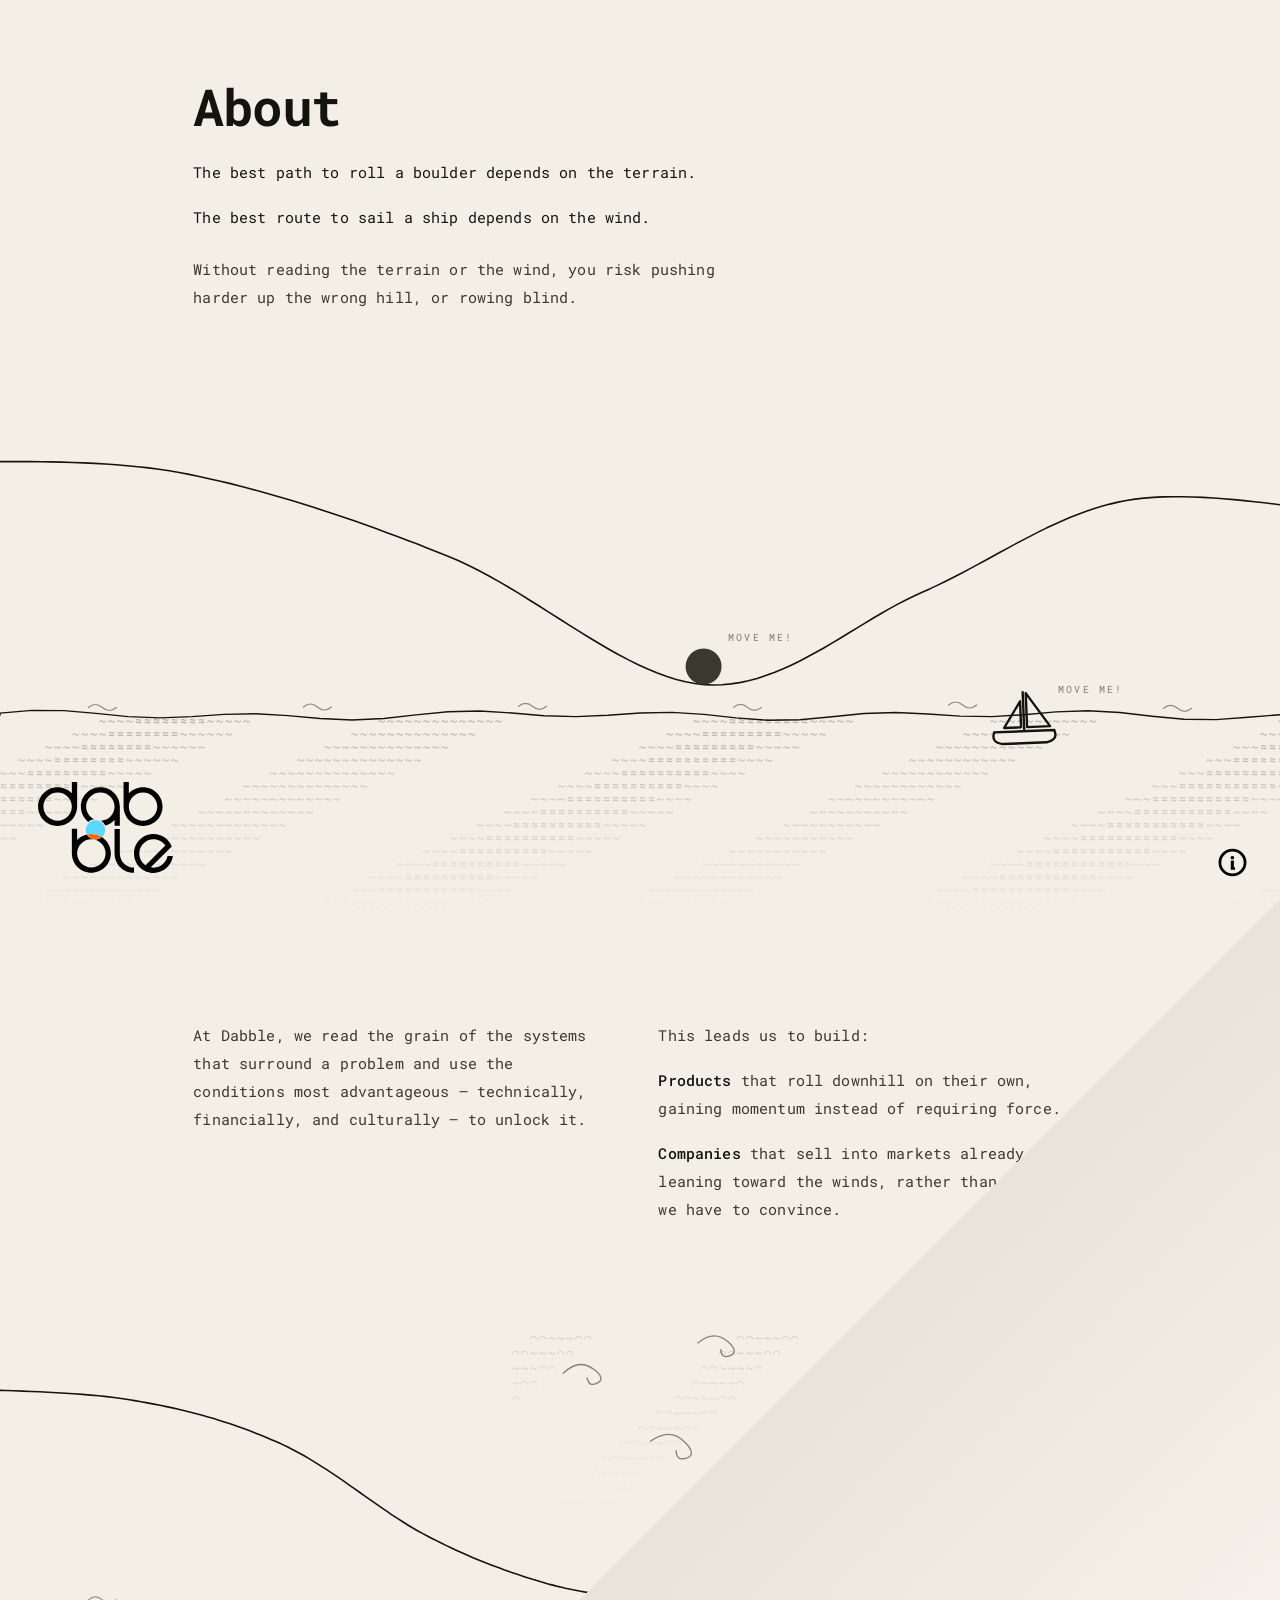
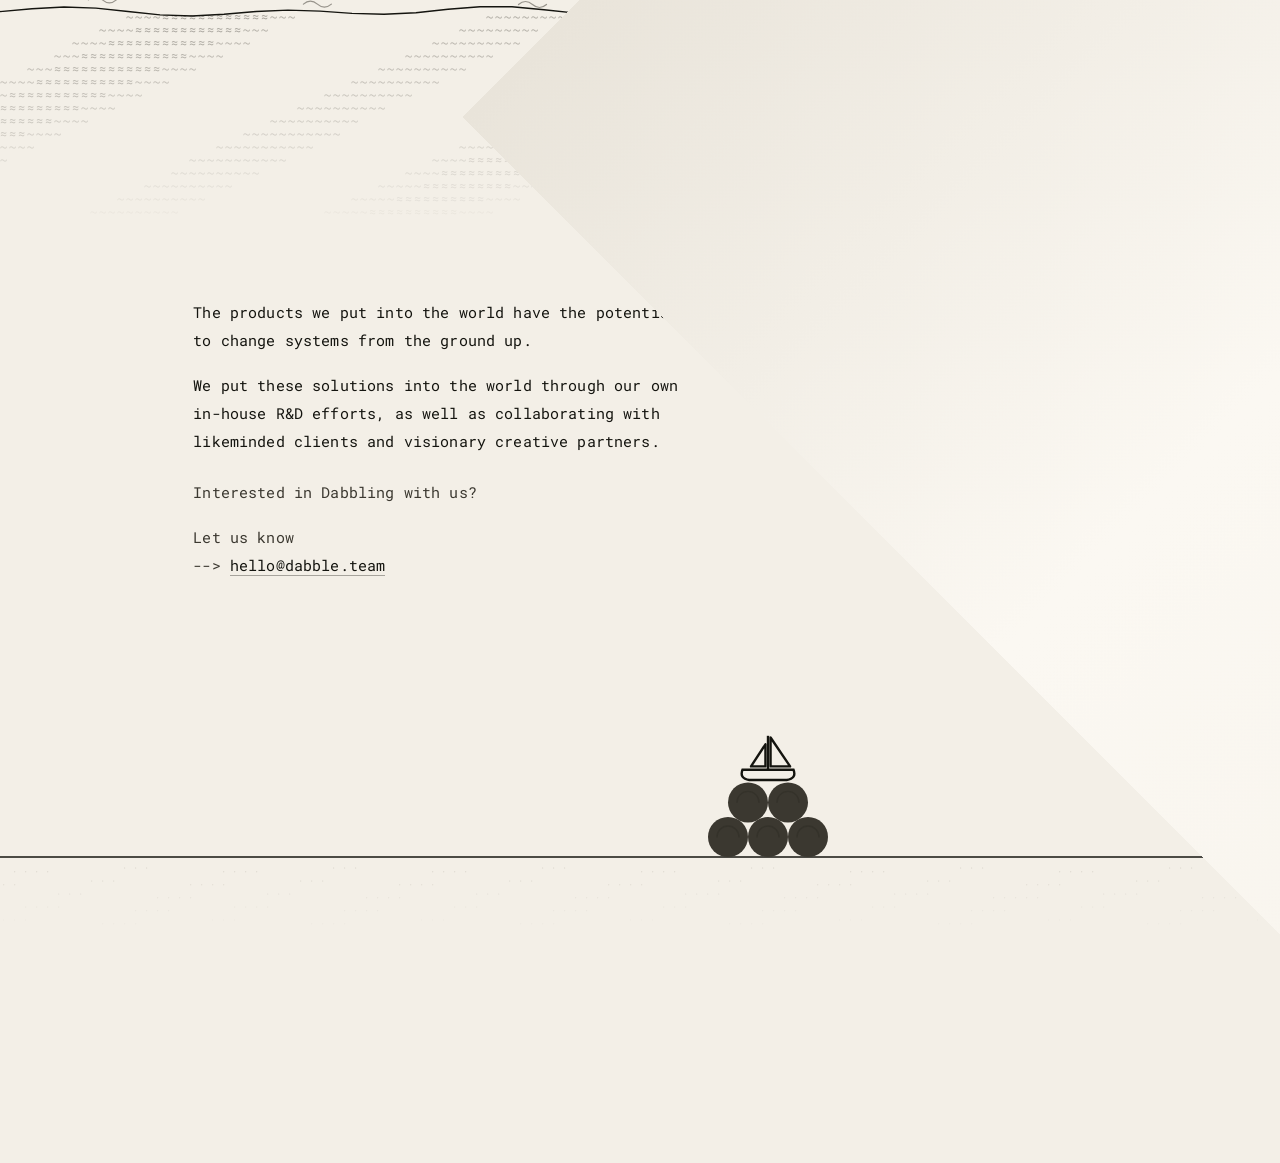
==== commit d658ff55: "Home screen card bug fix" ====
--- a/hero-peel/about.html
+++ b/hero-peel/about.html
@@ -4,6 +4,8 @@
 <meta charset="utf-8">
 <meta name="viewport" content="width=device-width,initial-scale=1">
 <title>Dabble — About</title>
+<link rel="icon" type="image/png" sizes="48x48" href="[data-uri]">
+<link rel="apple-touch-icon" href="[data-uri]">
 <link rel="preconnect" href="https://fonts.googleapis.com">
 <link rel="preconnect" href="https://fonts.gstatic.com" crossorigin>
 <link href="https://fonts.googleapis.com/css2?family=Roboto+Mono:wght@300;400;500;700&display=swap" rel="stylesheet">
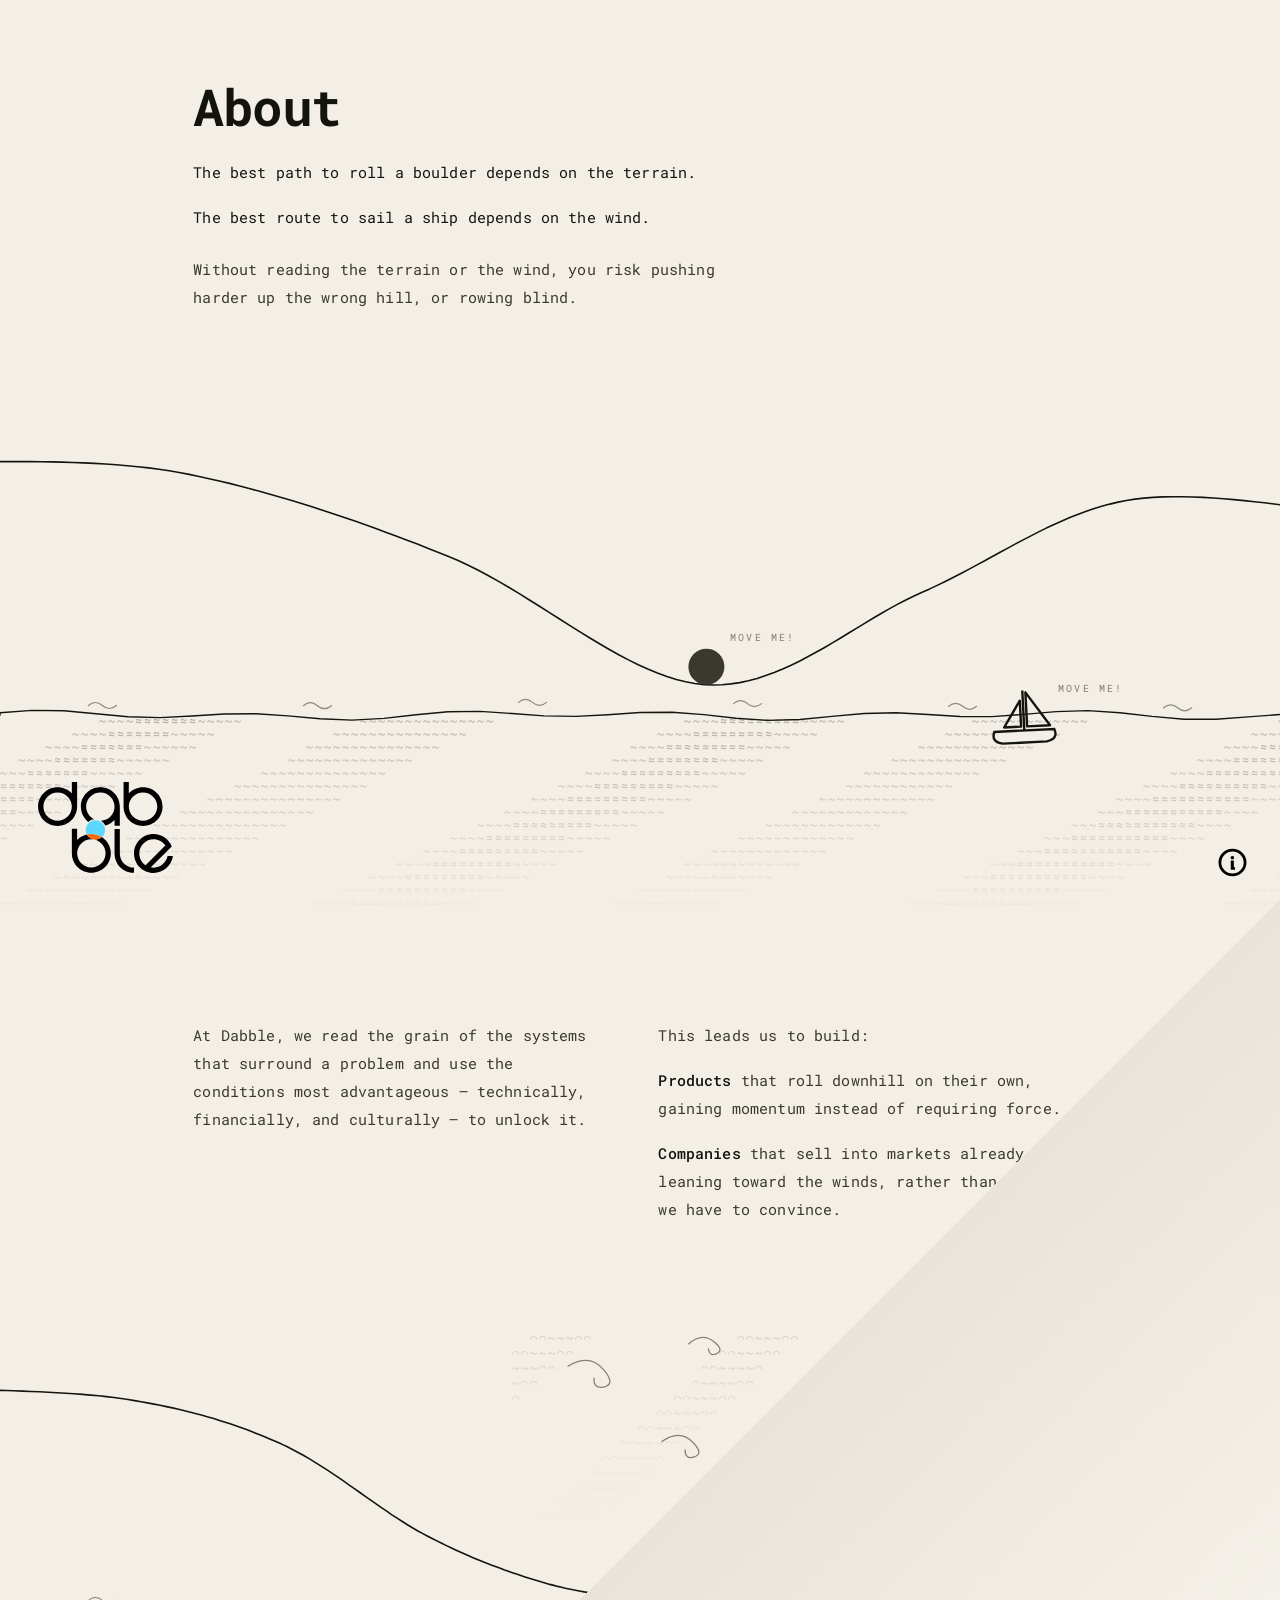
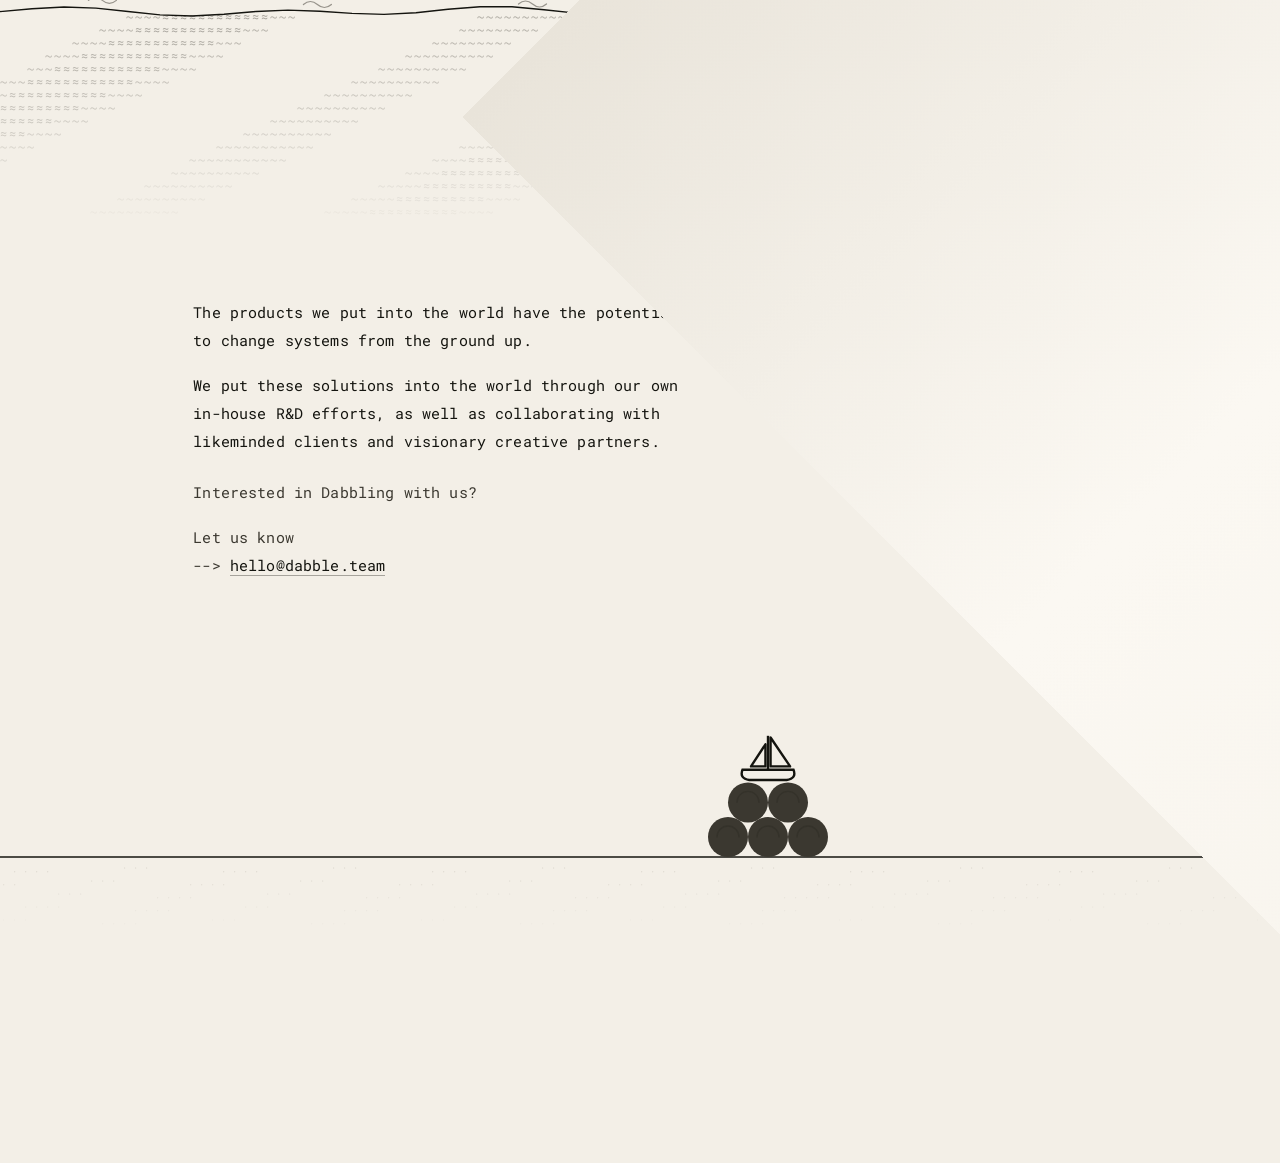
==== commit e7caed36: "form and mobile debug" ====
--- a/hero-peel/about.html
+++ b/hero-peel/about.html
@@ -48,6 +48,7 @@
       color:var(--mute);pointer-events:none;white-space:nowrap;opacity:0;transition:opacity .5s ease;
       transform:translateY(-50%)}
   .movehint.on{opacity:.8}
+  .movehint .darr{display:inline-block;letter-spacing:0;font-size:12px;line-height:1;transform:translateY(1px)}
 
   /* copy placement per scene (text sits in its own band above the interactive stage) */
   #s1 .page-title{position:static;z-index:auto;margin:0 auto;max-width:1180px;padding:clamp(56px,9vh,104px) clamp(22px,5vw,56px) 0;
@@ -208,7 +209,7 @@
     <div class="stage">
       <canvas class="ascii"></canvas>
       <svg class="art" id="art3"></svg>
-      <div class="movehint" id="mh-ground">drag me!</div>
+      <div class="movehint" id="mh-ground">drag me <span class="darr">&#8595;</span></div>
     </div>
   </section>
 </main>
@@ -833,7 +834,7 @@
   function showHint(){
     if(hintShown||hintGone||!hintEl)return;
     hintShown=true;
-    const hx=W*0.28, hy=surfY(hx);
+    const hx=(W<=680?W*0.06:W*0.28), hy=surfY(hx);
     hintEl.style.left=hx.toFixed(0)+"px";
     hintEl.style.top=(hy-26).toFixed(0)+"px";
     hintEl.classList.add("on");
@@ -919,7 +920,7 @@
 const active=new Set();
 function buildAll(){ scenes.forEach(s=>s.build()); }
 buildAll();
-addEventListener("resize",()=>{ clearTimeout(window._rz); window._rz=setTimeout(buildAll,180); });
+let _rzW=innerWidth; addEventListener("resize",()=>{ if(innerWidth===_rzW) return; _rzW=innerWidth; clearTimeout(window._rz); window._rz=setTimeout(buildAll,180); });
 
 const io=new IntersectionObserver((ents)=>{
   ents.forEach(e=>{
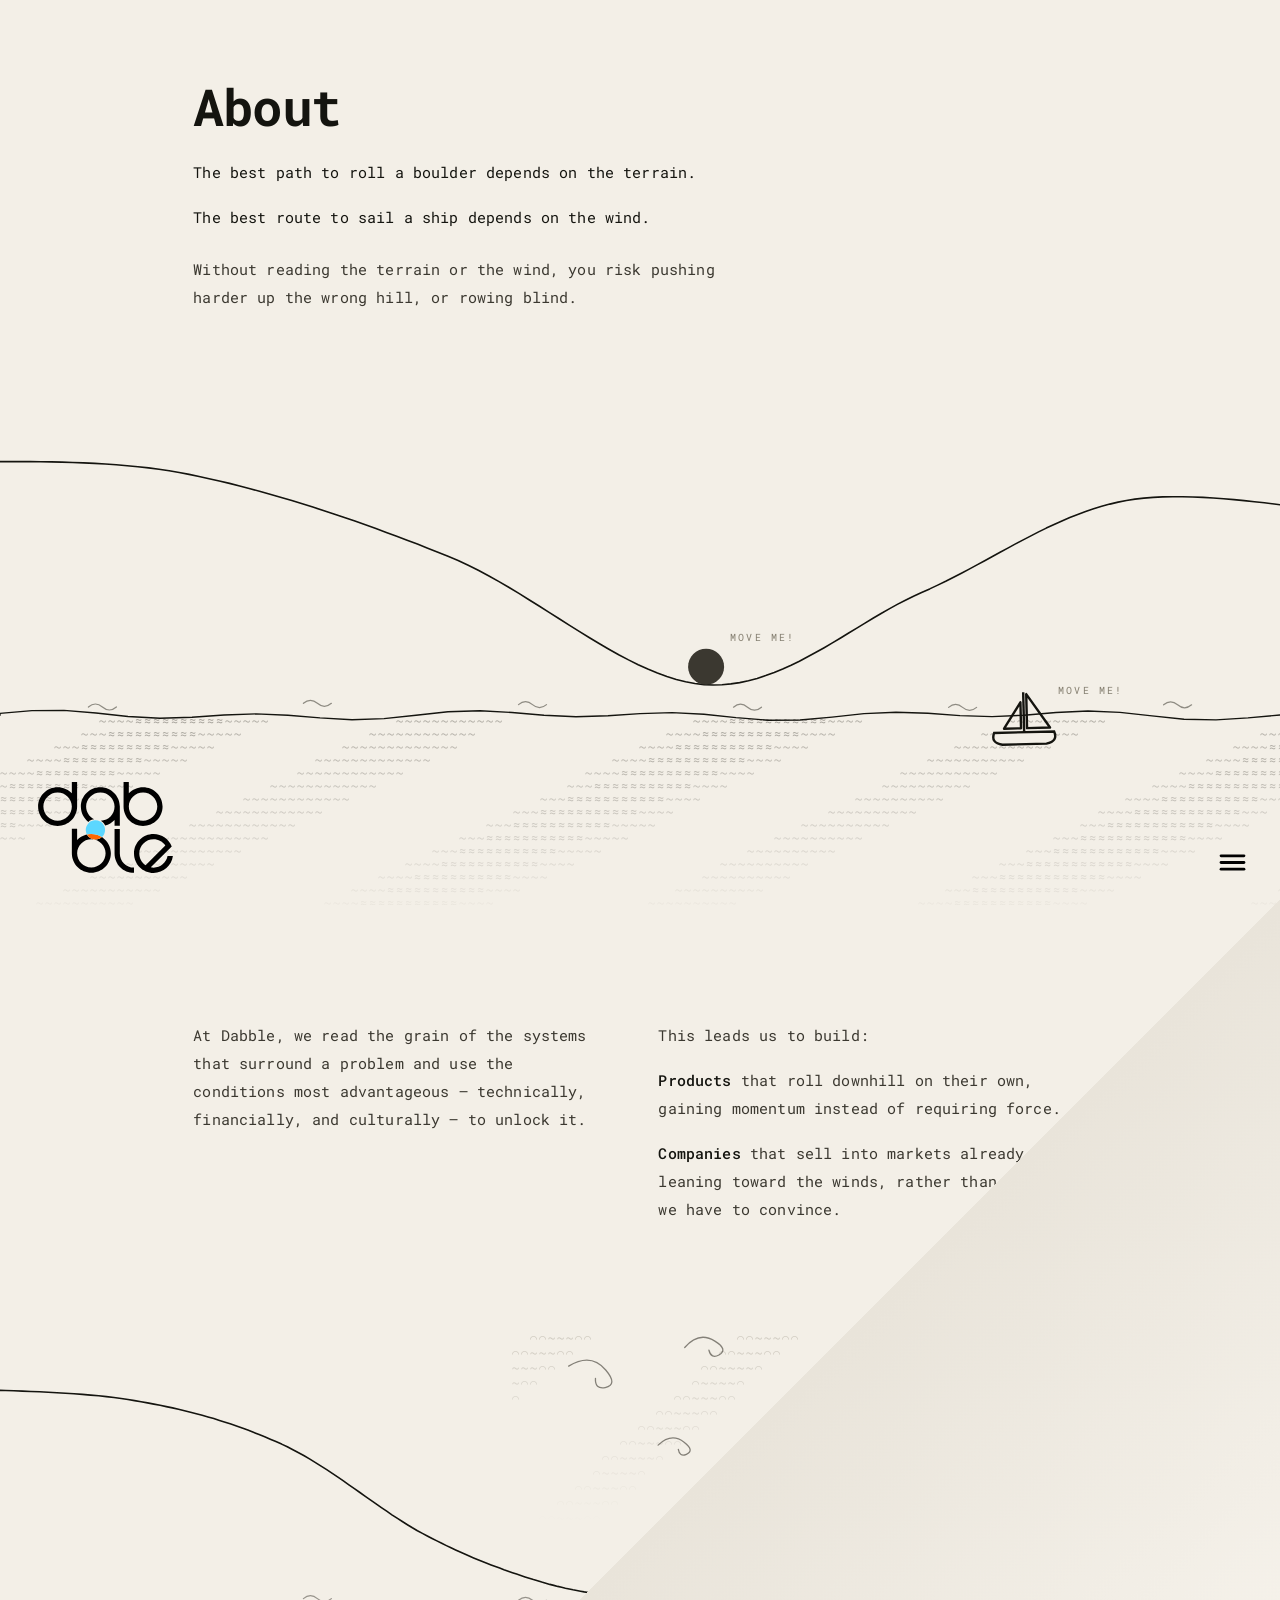
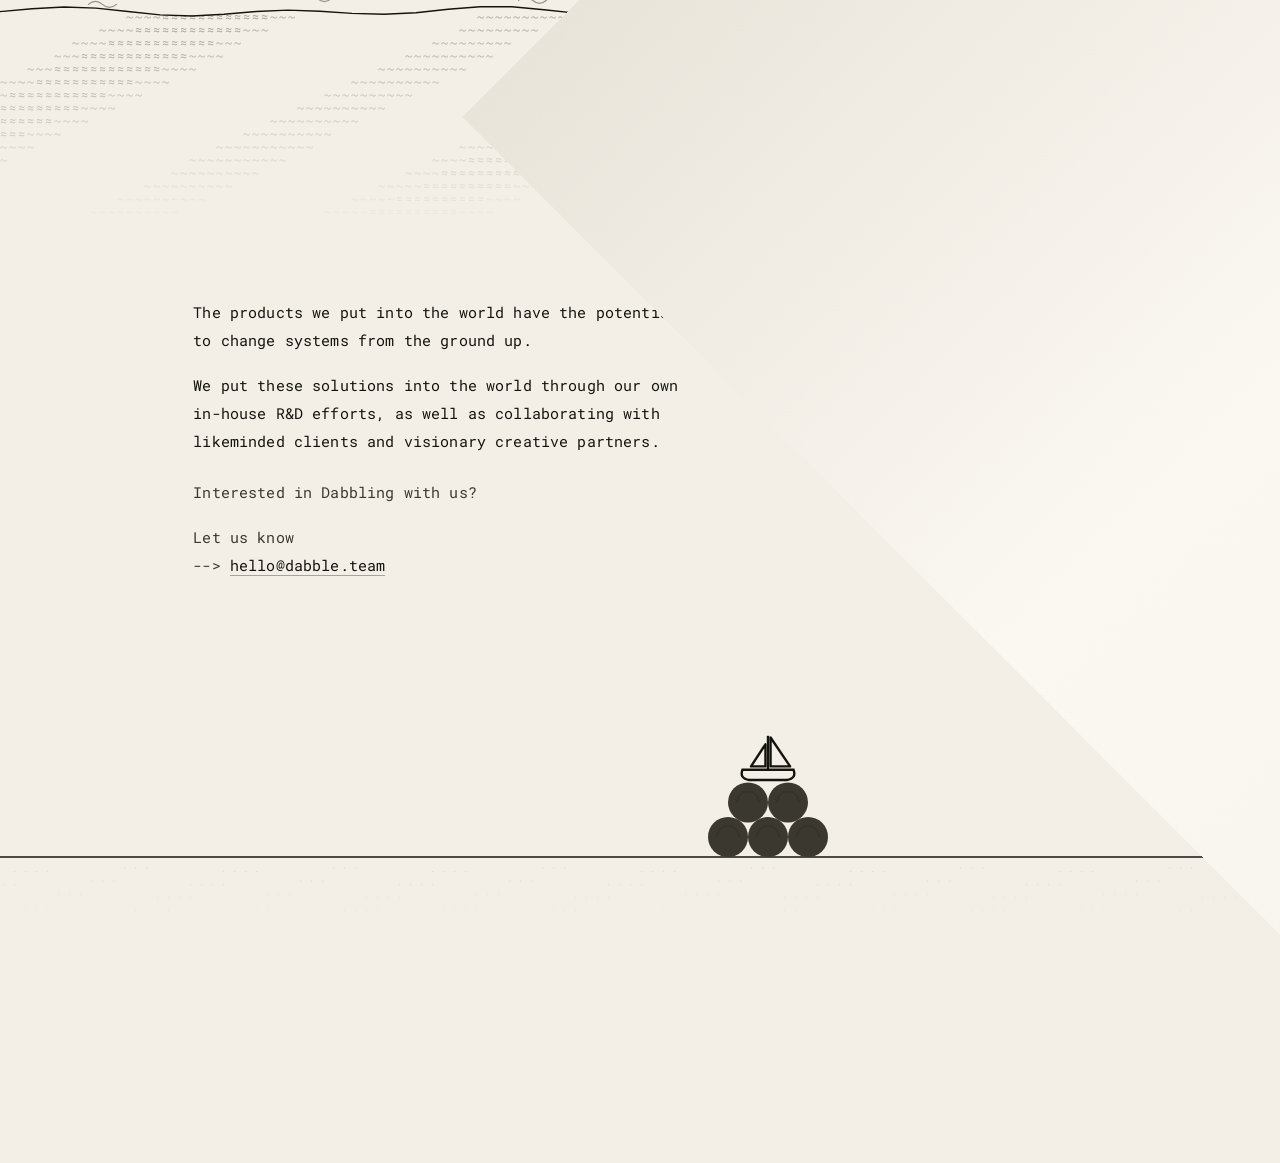
==== commit d54d087a: "hamburger icon" ====
--- a/hero-peel/about.html
+++ b/hero-peel/about.html
@@ -950,7 +950,7 @@
 <script>
 
 (function(){
-  const PAGES = [{"label": "Stories", "url": "stories.html"}, {"label": "Dabblers", "url": "dabblers.html"}, {"label": "Our Team", "url": "our-team.html"}, {"label": "About", "url": "about.html"}, {"label": "Contact", "url": "contact.html"}], HERE = "About", LOGO = {"white": "[data-uri]", "black": "[data-uri]"}, ICON = {"white": "[data-uri]", "black": "[data-uri]"};
+  const PAGES = [{"label": "Stories", "url": "stories.html"}, {"label": "Dabblers", "url": "dabblers.html"}, {"label": "Our Team", "url": "our-team.html"}, {"label": "About", "url": "about.html"}, {"label": "Contact", "url": "contact.html"}], HERE = "About", LOGO = {"white": "[data-uri]", "black": "[data-uri]"}, ICON = {"white": "[data-uri]", "black": "[data-uri]"};
   const $ = id => document.getElementById(id);
   const dawn=$('dawn'), glow=$('glow'), grain=$('grain'), paper=$('paper'),
         under=$('under'), underList=$('underList'), limbGlow=$('limbGlow'),
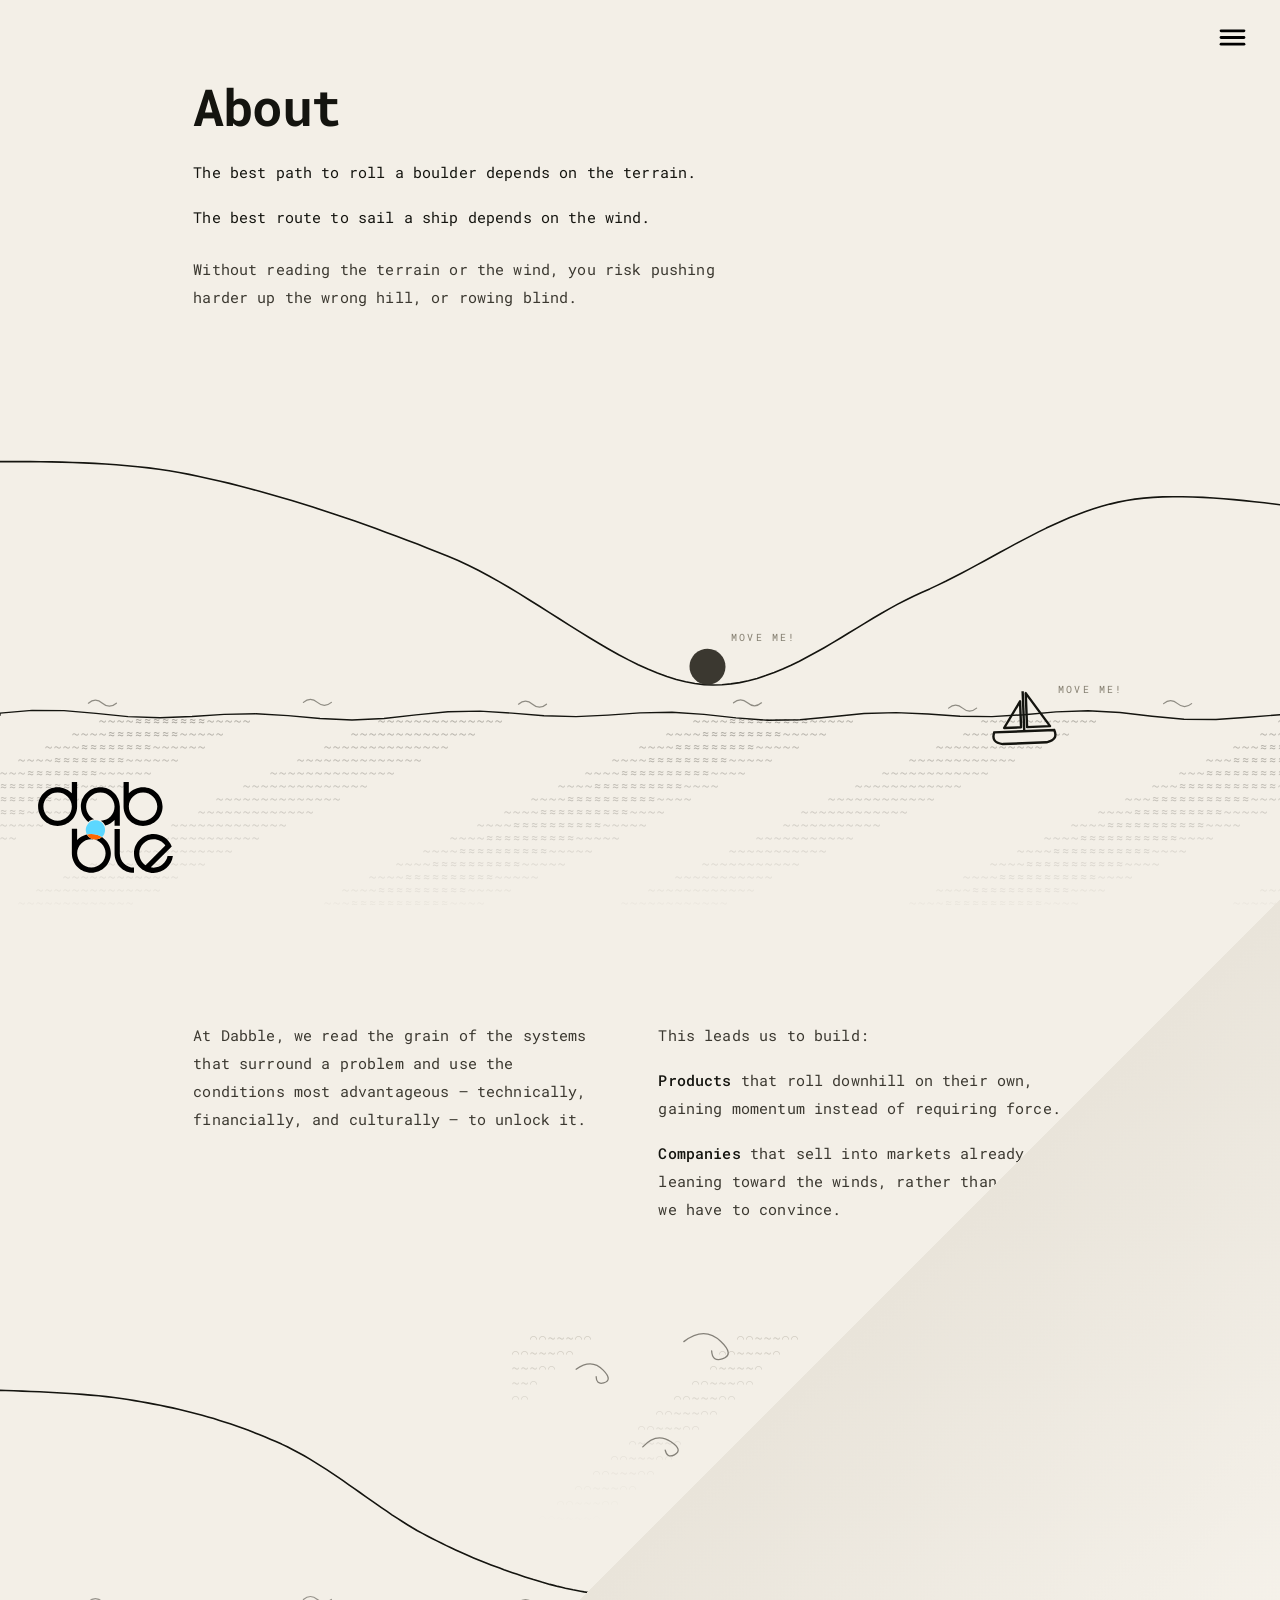
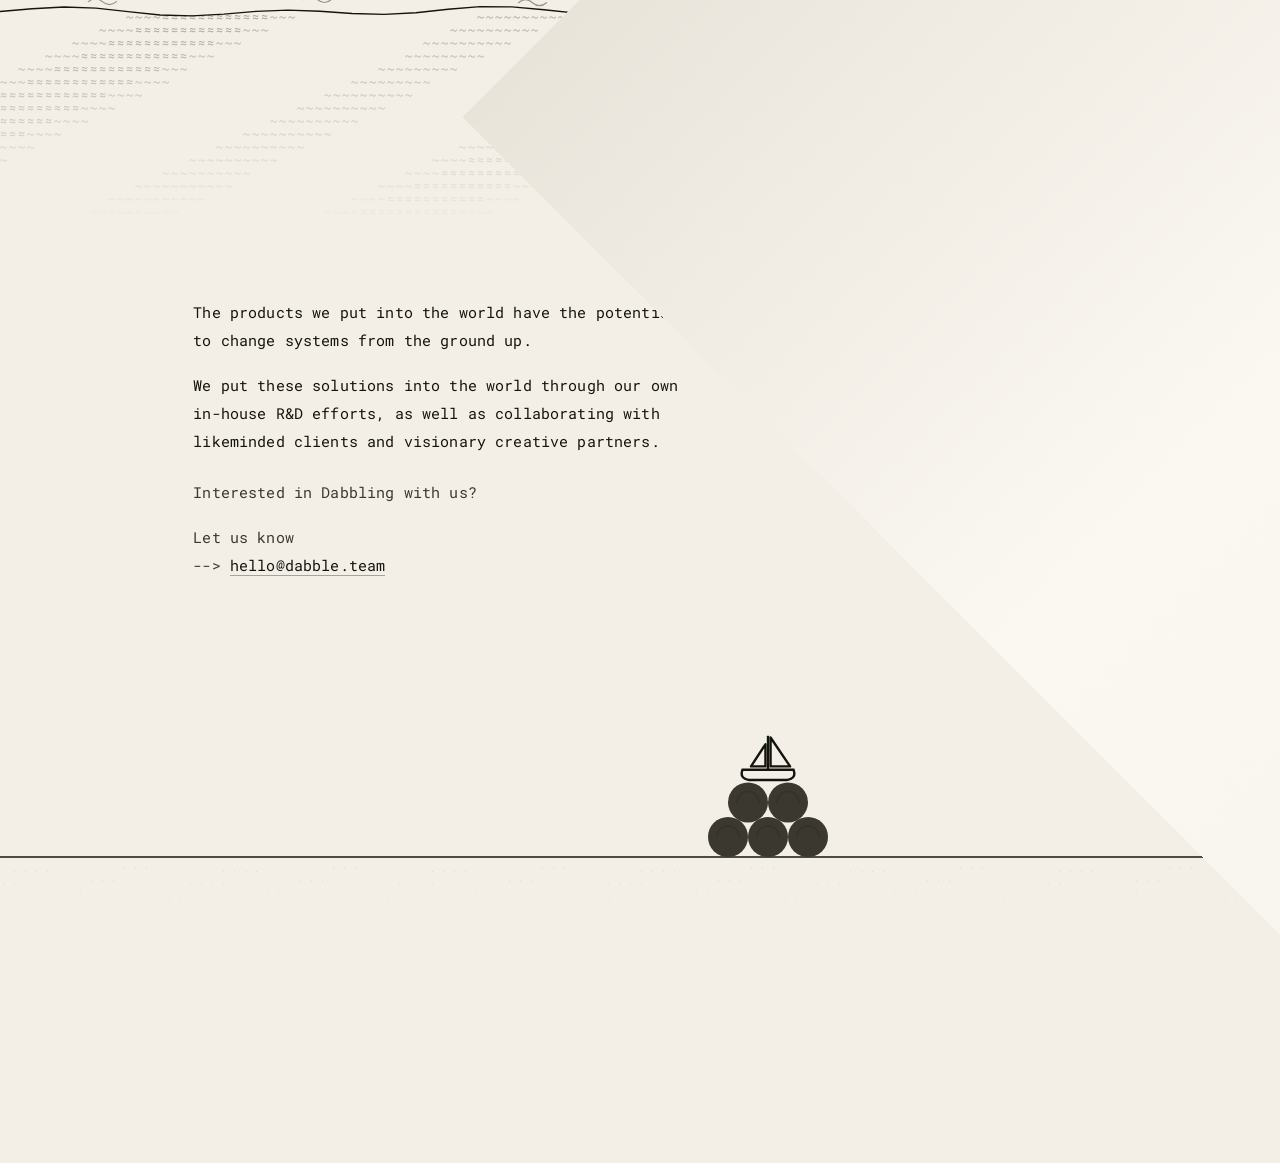
==== commit 4f0144a3: "Hamburger icon top right" ====
--- a/hero-peel/about.html
+++ b/hero-peel/about.html
@@ -95,6 +95,18 @@
   @media(min-width:681px) and (orientation:landscape){
     #s3 .copy{top:clamp(20px,4vh,44px)}
   }
+  /* scroll cue: a quiet nudge that there is more below the first screen. It fades in once
+     the page has settled and retires for good on the first scroll. */
+  .scroll-cue{position:fixed;left:50%;bottom:clamp(18px,3vh,30px);transform:translateX(-50%);
+      z-index:6;display:flex;flex-direction:column;align-items:center;gap:6px;
+      font-family:'Roboto Mono','SFMono-Regular',Menlo,monospace;
+      font-size:10px;letter-spacing:.26em;text-transform:uppercase;color:var(--faint);
+      pointer-events:none;opacity:0;transition:opacity .8s ease}
+  .scroll-cue.on{opacity:1}
+  .scroll-cue .sarr{font-size:13px;letter-spacing:0;line-height:1;
+      animation:cueBob 1.8s ease-in-out infinite}
+  @keyframes cueBob{0%,100%{transform:translateY(0)}50%{transform:translateY(4px)}}
+  @media(prefers-reduced-motion:reduce){.scroll-cue .sarr{animation:none}}
   
   /* ---- the corner lift, on a sub-page ----
      Same fold, same sunrise, same nav as the hero: the CSS below and the sky maths in the
@@ -130,7 +142,7 @@
       background:linear-gradient(0deg,rgba(255,152,36,.92),rgba(255,126,20,.55) 34%,rgba(255,110,10,0) 100%)}
   .limb{position:fixed;left:0;top:0;z-index:989;height:3px;will-change:transform;
       transform-origin:0 0;pointer-events:none;opacity:0;filter:blur(1px)}
-  .dog{position:fixed;right:clamp(20px,2.4vw,34px);bottom:clamp(18px,2.4vh,30px);z-index:940;
+  .dog{position:fixed;right:clamp(20px,2.4vw,34px);top:clamp(18px,2.4vh,30px);z-index:940;
       cursor:pointer;width:clamp(26px,2.6vw,36px);line-height:0}
   .dog img{display:block;width:100%;height:auto;pointer-events:none}
   .logo{position:fixed;left:clamp(18px,3vw,40px);bottom:clamp(16px,3vh,34px);z-index:1000;
@@ -214,6 +226,7 @@
   </section>
 </main>
 </div>
+<div class="scroll-cue" id="scrollCue" aria-hidden="true"><span class="lbl">Scroll</span><span class="sarr">&#8595;</span></div>
 
   <div class="dawn" id="dawn"></div>
   <div class="glow" id="glow"></div>
@@ -948,6 +961,23 @@
 requestAnimationFrame(loop);
 </script>
 <script>
+(function(){
+  var cue=document.getElementById('scrollCue');
+  if(!cue) return;
+  /* Fade the cue in once the page has settled (matching the content's own entry), then
+     retire it for good the moment the reader scrolls. */
+  var gone=false;
+  setTimeout(function(){ if(!gone) cue.classList.add('on'); }, 900);
+  function retire(){
+    if(gone) return; gone=true;
+    cue.classList.remove('on');
+    window.removeEventListener('scroll', onScroll);
+  }
+  function onScroll(){ if((window.scrollY||window.pageYOffset||0) > 40) retire(); }
+  window.addEventListener('scroll', onScroll, {passive:true});
+})();
+</script>
+<script>
 
 (function(){
   const PAGES = [{"label": "Stories", "url": "stories.html"}, {"label": "Dabblers", "url": "dabblers.html"}, {"label": "Our Team", "url": "our-team.html"}, {"label": "About", "url": "about.html"}, {"label": "Contact", "url": "contact.html"}], HERE = "About", LOGO = {"white": "[data-uri]", "black": "[data-uri]"}, ICON = {"white": "[data-uri]", "black": "[data-uri]"};
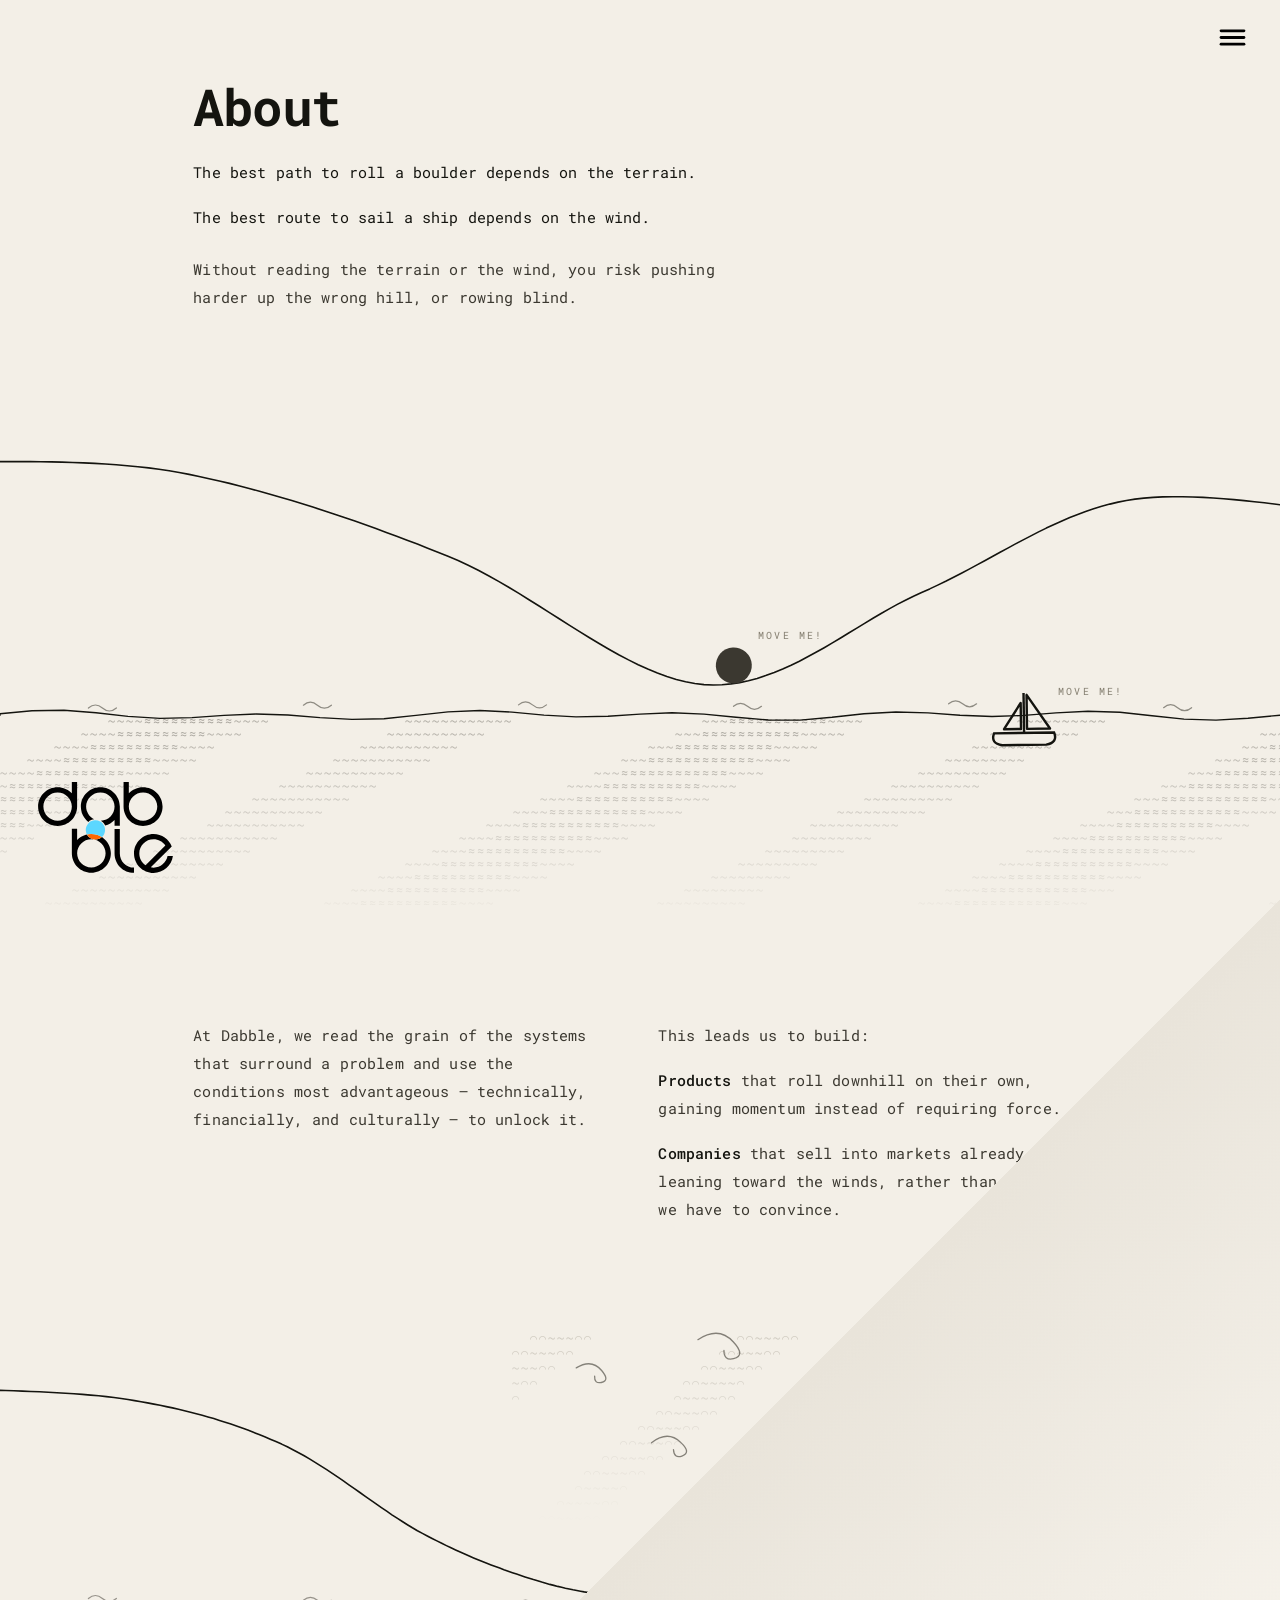
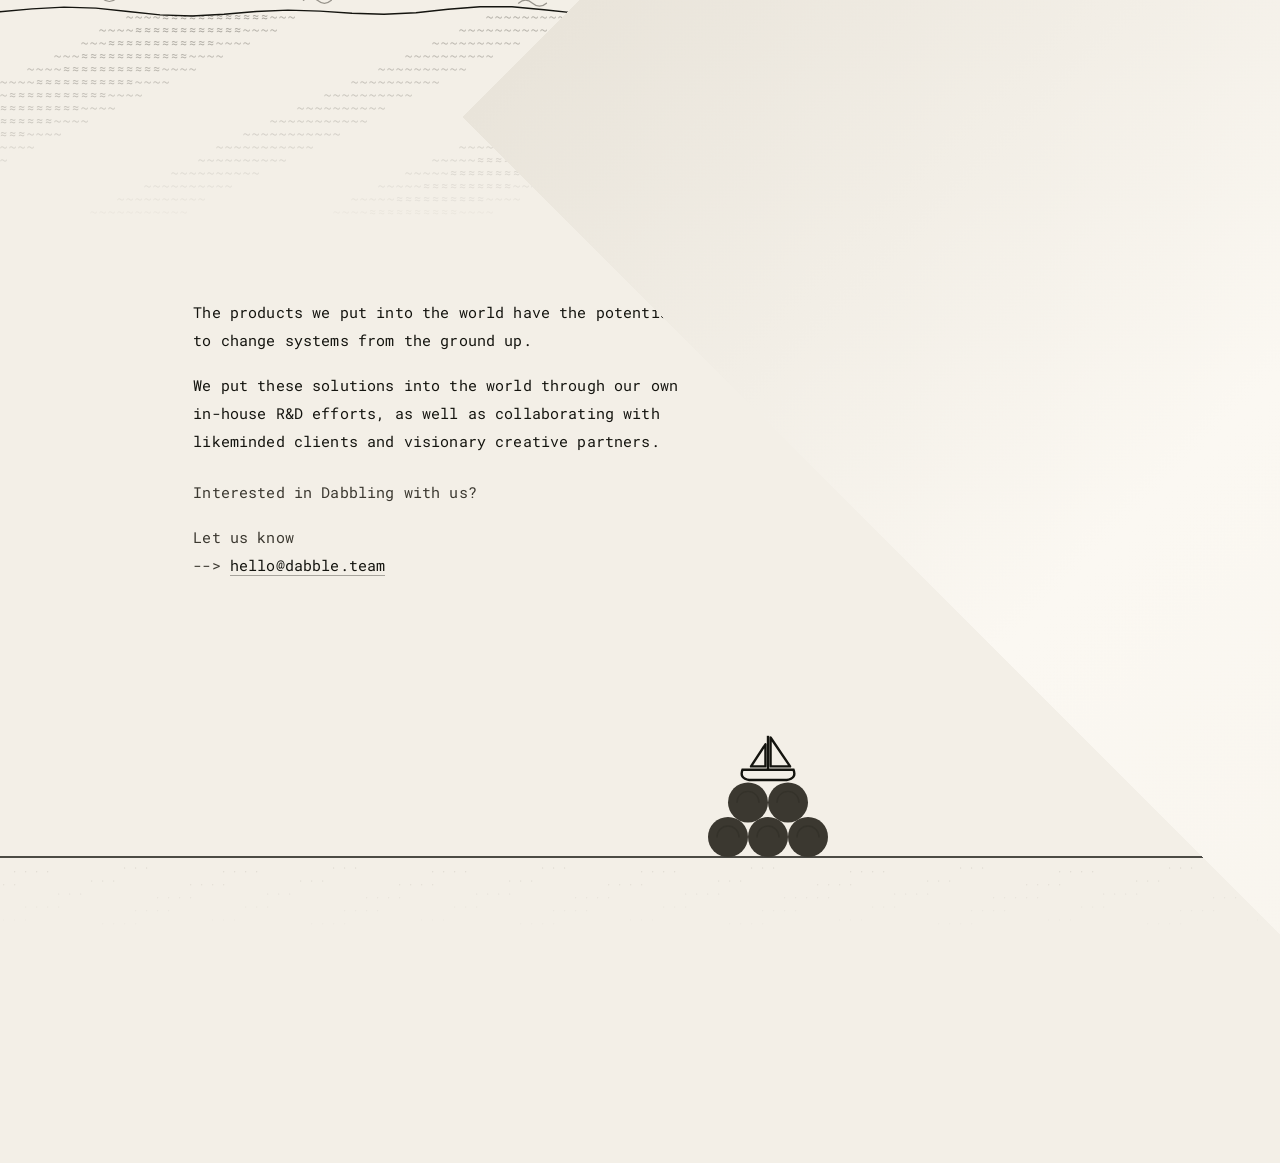
==== commit 750a32f6: "Link name" ====
--- a/hero-peel/about.html
+++ b/hero-peel/about.html
@@ -237,7 +237,7 @@
   <div class="fold" id="fold"></div>
   <div class="limb" id="limb"></div>
   <div class="dog" id="dog" title="lift"></div>
-  <a class="logo" id="logo" href="dabble-hero-peel.html"></a>
+  <a class="logo" id="logo" href="/"></a>
 
 
 <script>
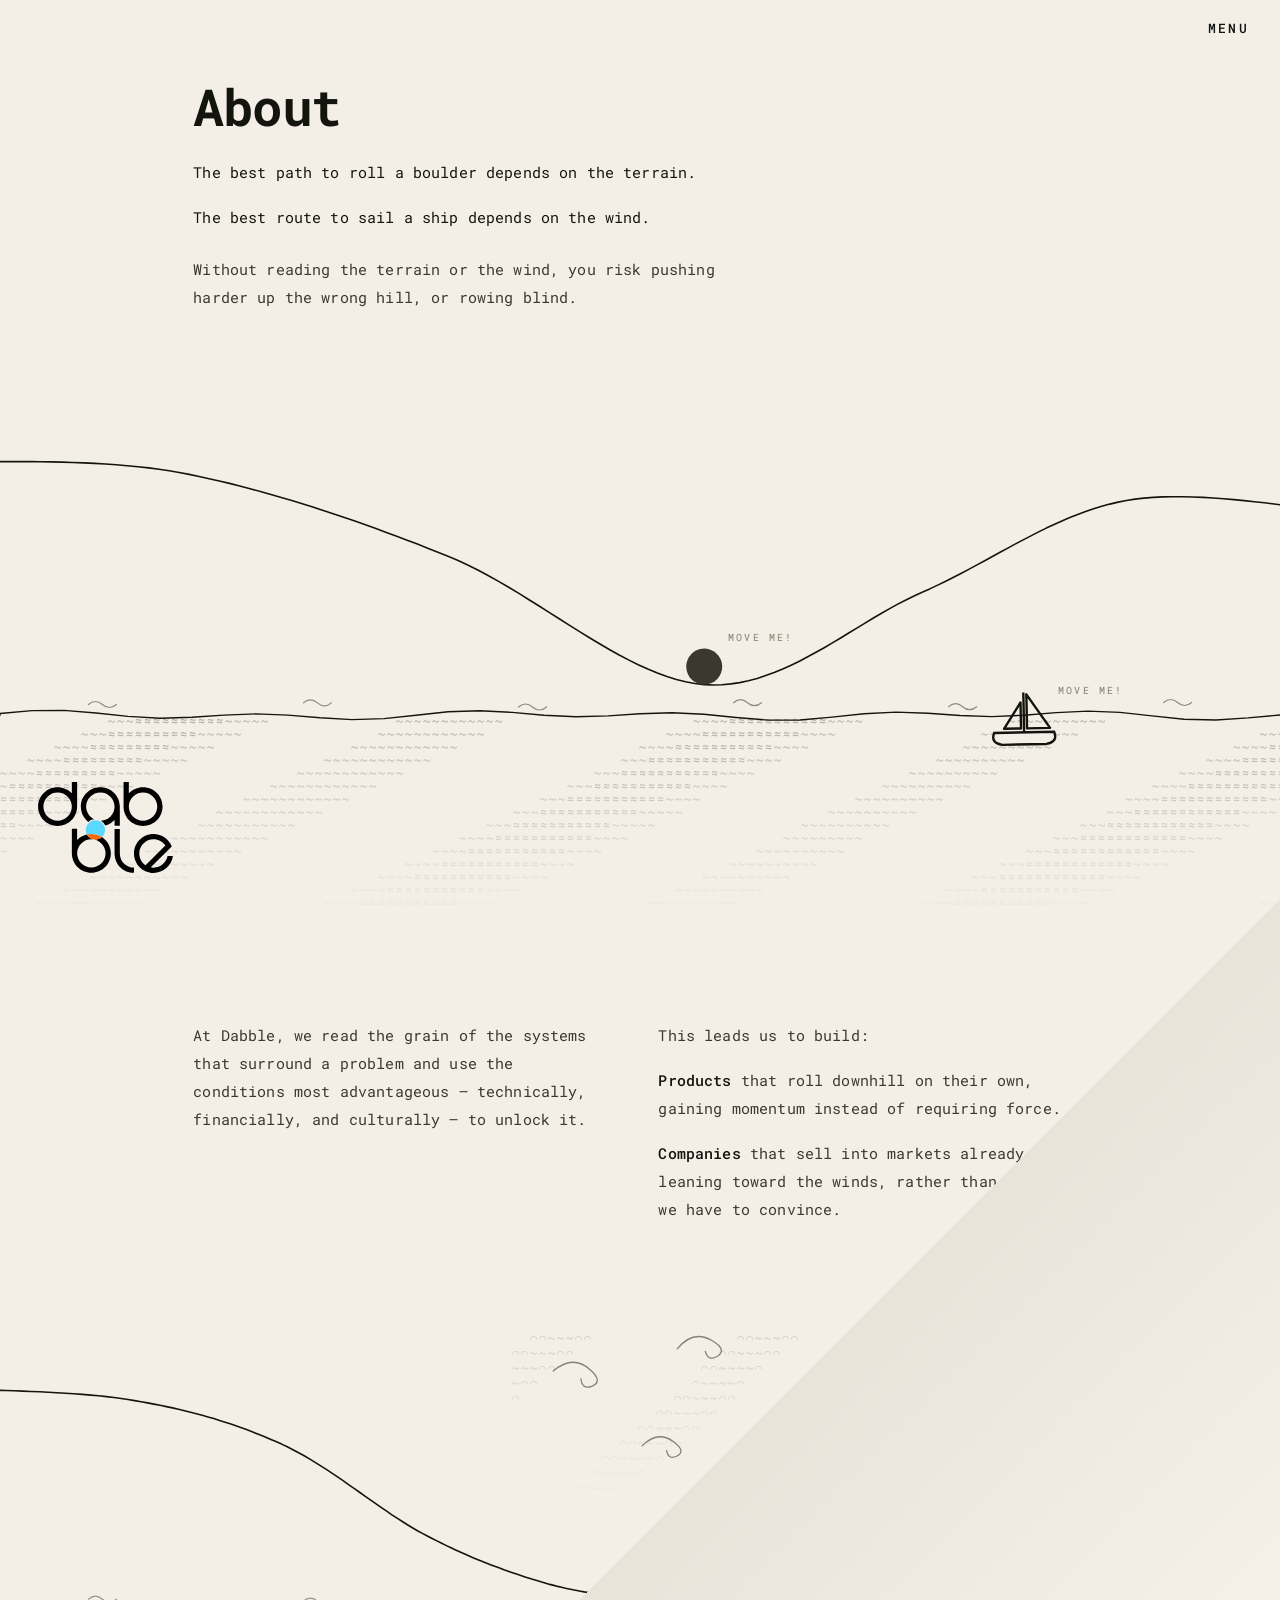
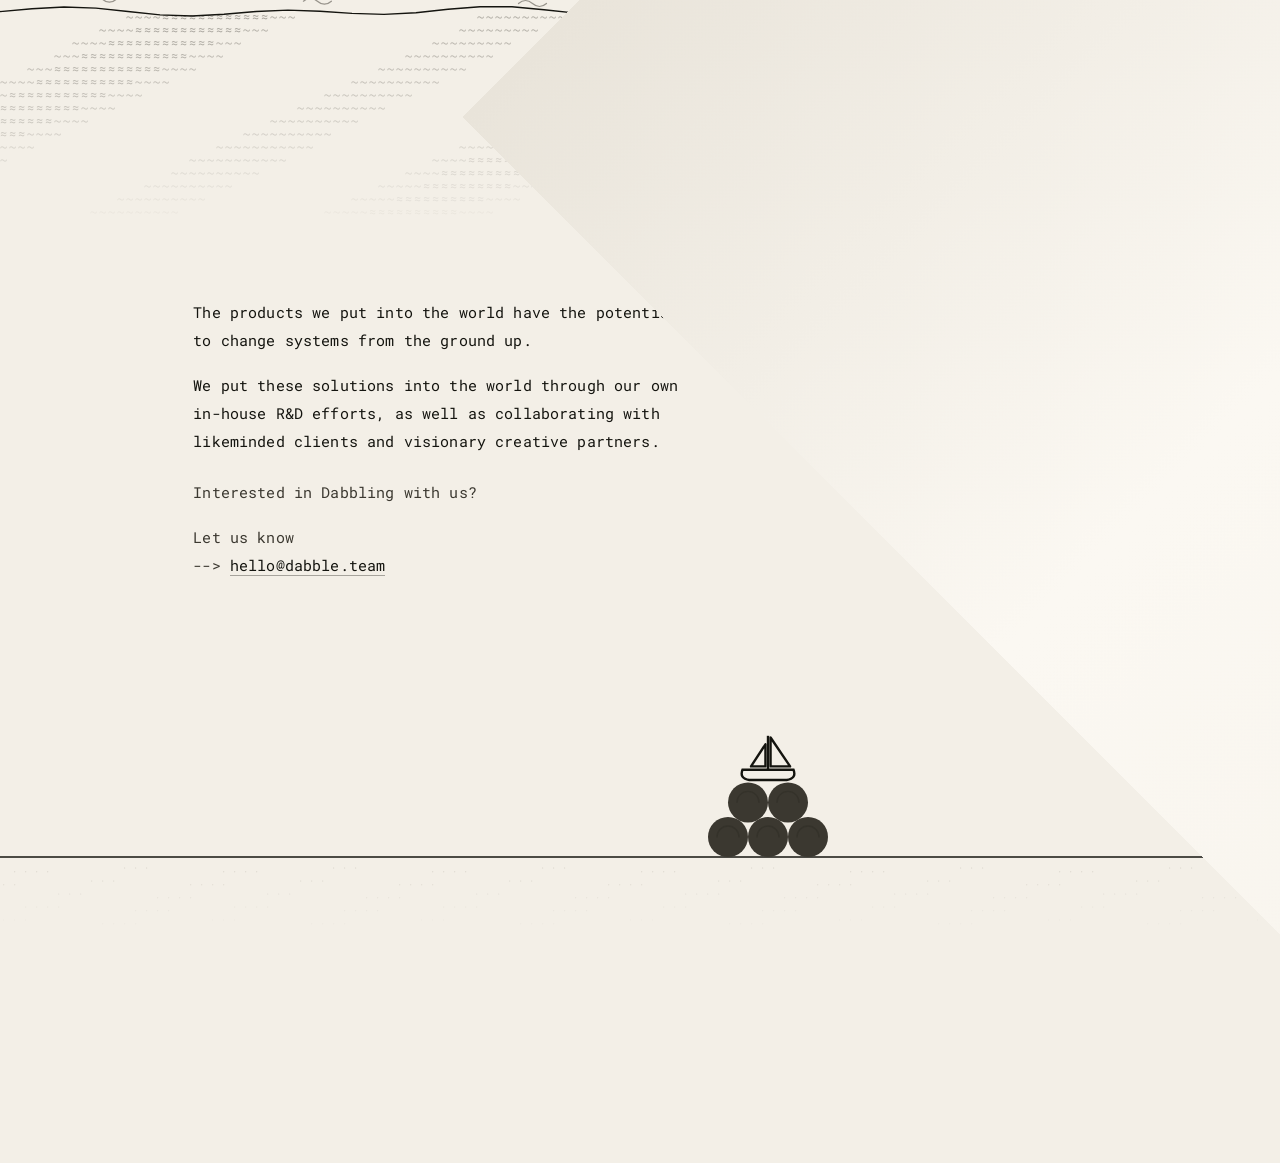
==== commit 044dd0ce: "MENU button, copy cleanup" ====
--- a/hero-peel/about.html
+++ b/hero-peel/about.html
@@ -143,8 +143,9 @@
   .limb{position:fixed;left:0;top:0;z-index:989;height:3px;will-change:transform;
       transform-origin:0 0;pointer-events:none;opacity:0;filter:blur(1px)}
   .dog{position:fixed;right:clamp(20px,2.4vw,34px);top:clamp(18px,2.4vh,30px);z-index:940;
-      cursor:pointer;width:clamp(26px,2.6vw,36px);line-height:0}
-  .dog img{display:block;width:100%;height:auto;pointer-events:none}
+      cursor:pointer;font-family:'Roboto Mono','SFMono-Regular',Menlo,monospace;font-weight:500;
+      text-transform:uppercase;letter-spacing:.18em;font-size:clamp(.82rem,1.05vw,1rem);
+      color:#12120f;line-height:1;white-space:nowrap;-webkit-user-select:none;user-select:none}
   .logo{position:fixed;left:clamp(18px,3vw,40px);bottom:clamp(16px,3vh,34px);z-index:1000;
       width:clamp(96px,10.5vw,148px);pointer-events:none}
   .logo img{display:block;width:100%;height:auto;position:absolute;left:0;bottom:0}
@@ -988,7 +989,7 @@
   [dawn,glow,grain,paper,under,limbGlow,fold,limb,dog,logo]
     .forEach(el=>document.body.appendChild(el));
 
-  dog.innerHTML = '<img src="'+ICON.black+'" alt="">';
+  dog.innerHTML = 'MENU';
   logo.innerHTML = '<img class="spacer" src="'+LOGO.white+'" alt="Dabble">'
                  + '<img class="w" src="'+LOGO.white+'" alt="">'
                  + '<img class="b" src="'+LOGO.black+'" alt="">';
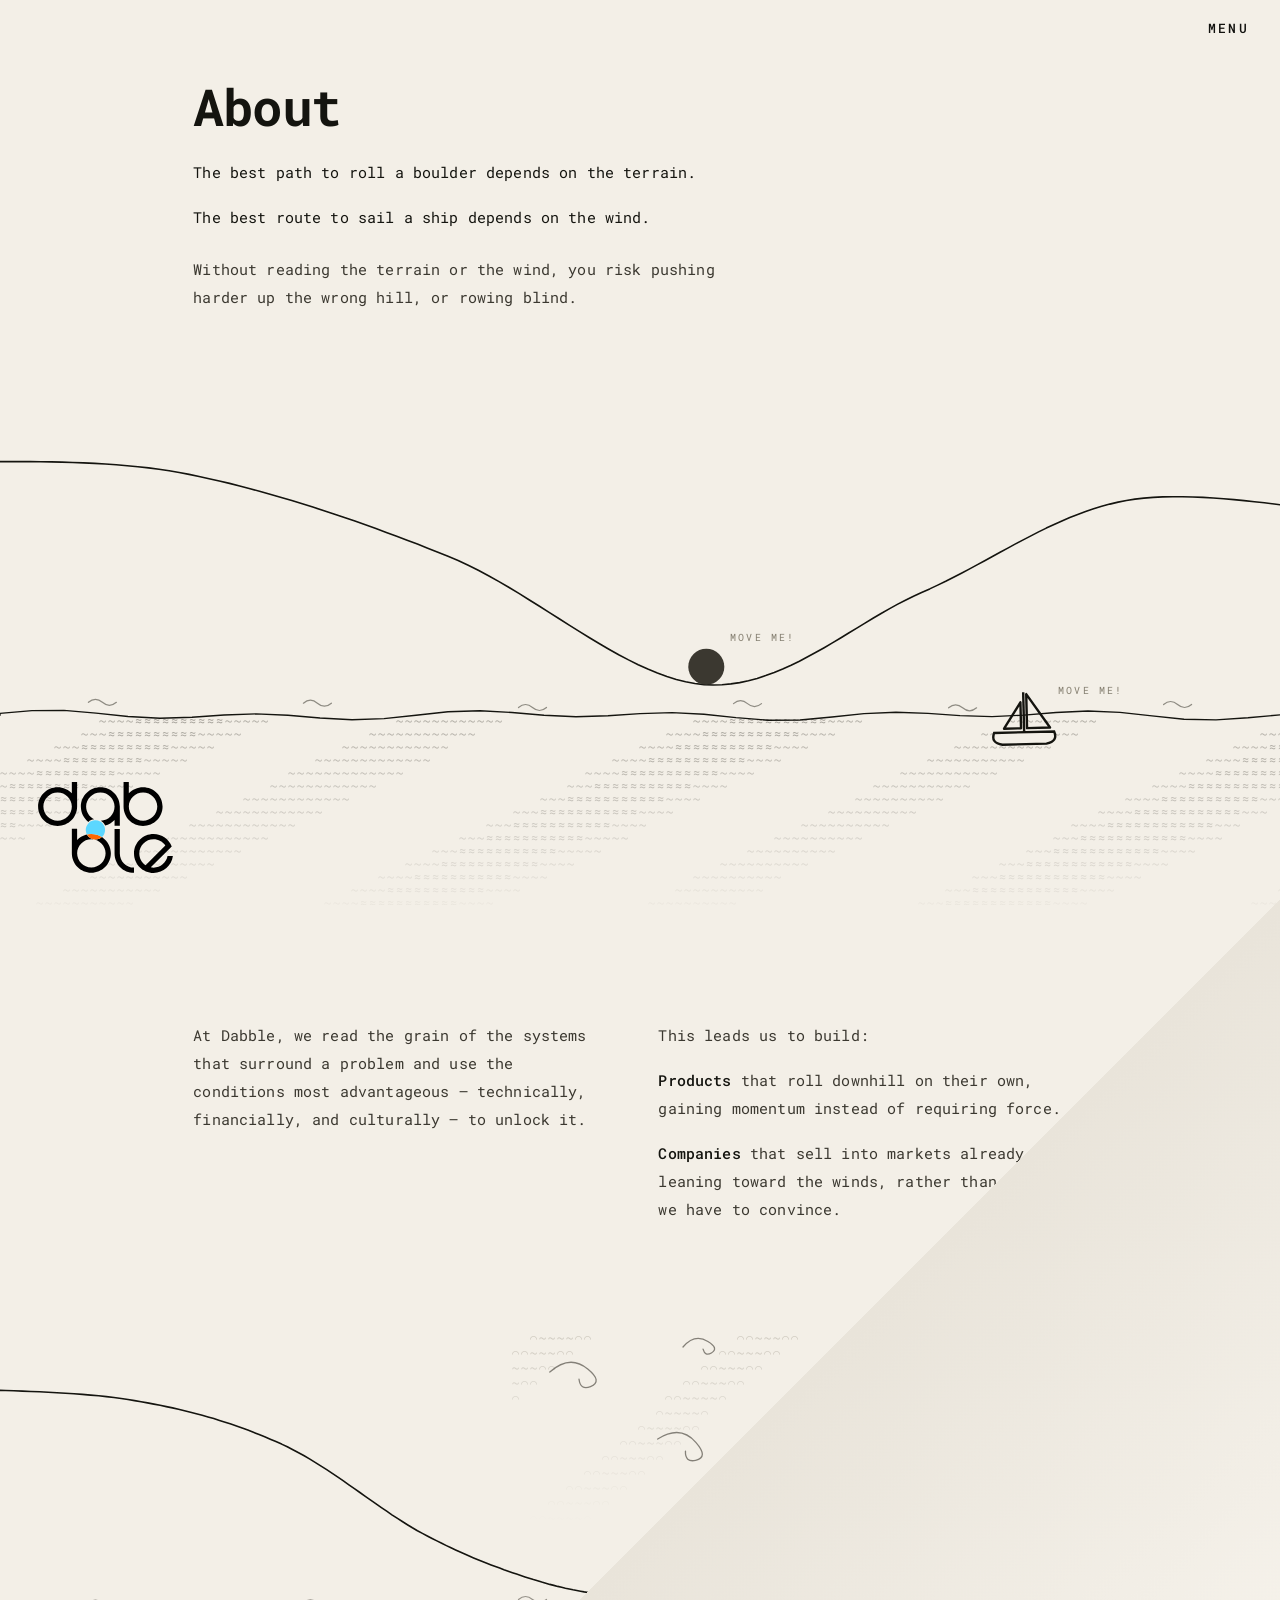
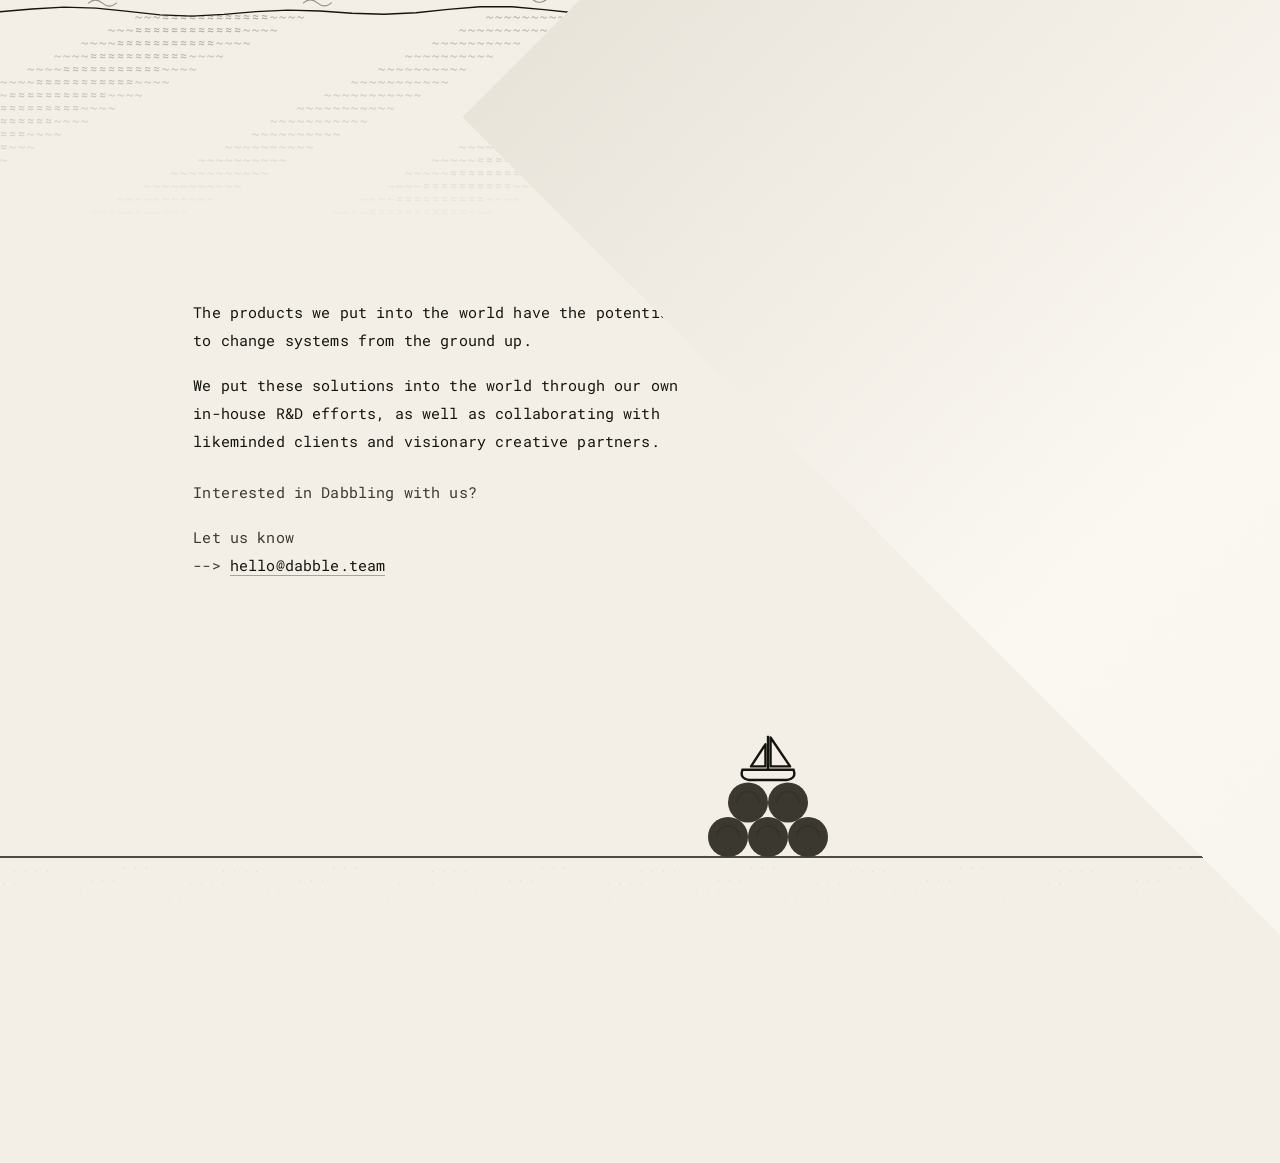
==== commit 5d60f5de: "Downward Arrow on About Page" ====
--- a/hero-peel/about.html
+++ b/hero-peel/about.html
@@ -97,16 +97,14 @@
   }
   /* scroll cue: a quiet nudge that there is more below the first screen. It fades in once
      the page has settled and retires for good on the first scroll. */
-  .scroll-cue{position:fixed;left:50%;bottom:clamp(18px,3vh,30px);transform:translateX(-50%);
-      z-index:6;display:flex;flex-direction:column;align-items:center;gap:6px;
-      font-family:'Roboto Mono','SFMono-Regular',Menlo,monospace;
-      font-size:10px;letter-spacing:.26em;text-transform:uppercase;color:var(--faint);
+  .scroll-cue{position:fixed;left:50%;bottom:clamp(16px,3vh,28px);transform:translateX(-50%);
+      z-index:6;width:clamp(30px,3.2vw,42px);color:#3a3a3a;line-height:0;
       pointer-events:none;opacity:0;transition:opacity .8s ease}
-  .scroll-cue.on{opacity:1}
-  .scroll-cue .sarr{font-size:13px;letter-spacing:0;line-height:1;
-      animation:cueBob 1.8s ease-in-out infinite}
-  @keyframes cueBob{0%,100%{transform:translateY(0)}50%{transform:translateY(4px)}}
-  @media(prefers-reduced-motion:reduce){.scroll-cue .sarr{animation:none}}
+  .scroll-cue.on{opacity:.85}
+  .scroll-cue svg{display:block;width:100%;height:auto;overflow:visible;
+      animation:cueBob 2s ease-in-out infinite}
+  @keyframes cueBob{0%,100%{transform:translateY(0)}50%{transform:translateY(8px)}}
+  @media(prefers-reduced-motion:reduce){.scroll-cue svg{animation:none}}
   
   /* ---- the corner lift, on a sub-page ----
      Same fold, same sunrise, same nav as the hero: the CSS below and the sky maths in the
@@ -227,7 +225,7 @@
   </section>
 </main>
 </div>
-<div class="scroll-cue" id="scrollCue" aria-hidden="true"><span class="lbl">Scroll</span><span class="sarr">&#8595;</span></div>
+<div class="scroll-cue" id="scrollCue" aria-hidden="true"><svg viewBox="0 0 40 48" fill="none" stroke="currentColor" stroke-width="3" stroke-linecap="round" stroke-linejoin="round"><path d="M20 4v38"/><path d="M6 28l14 14 14-14"/></svg></div>
 
   <div class="dawn" id="dawn"></div>
   <div class="glow" id="glow"></div>
